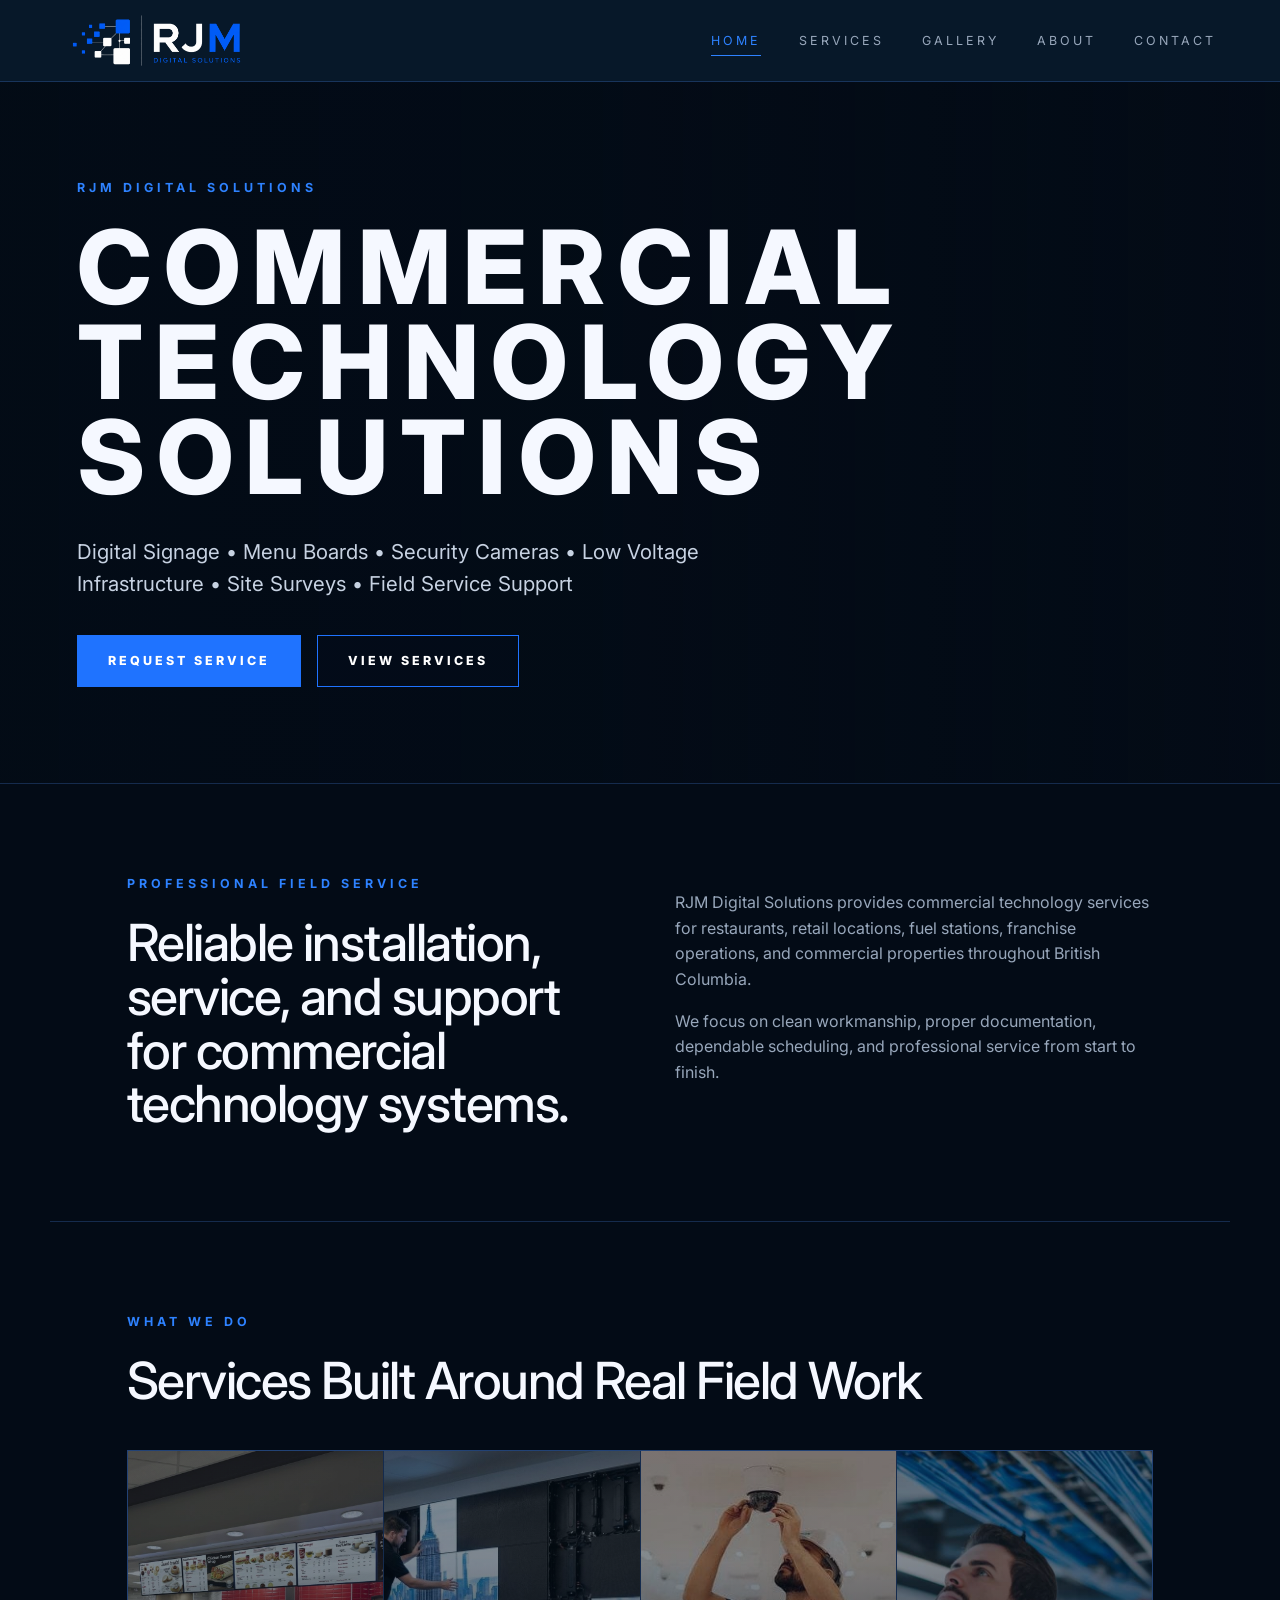
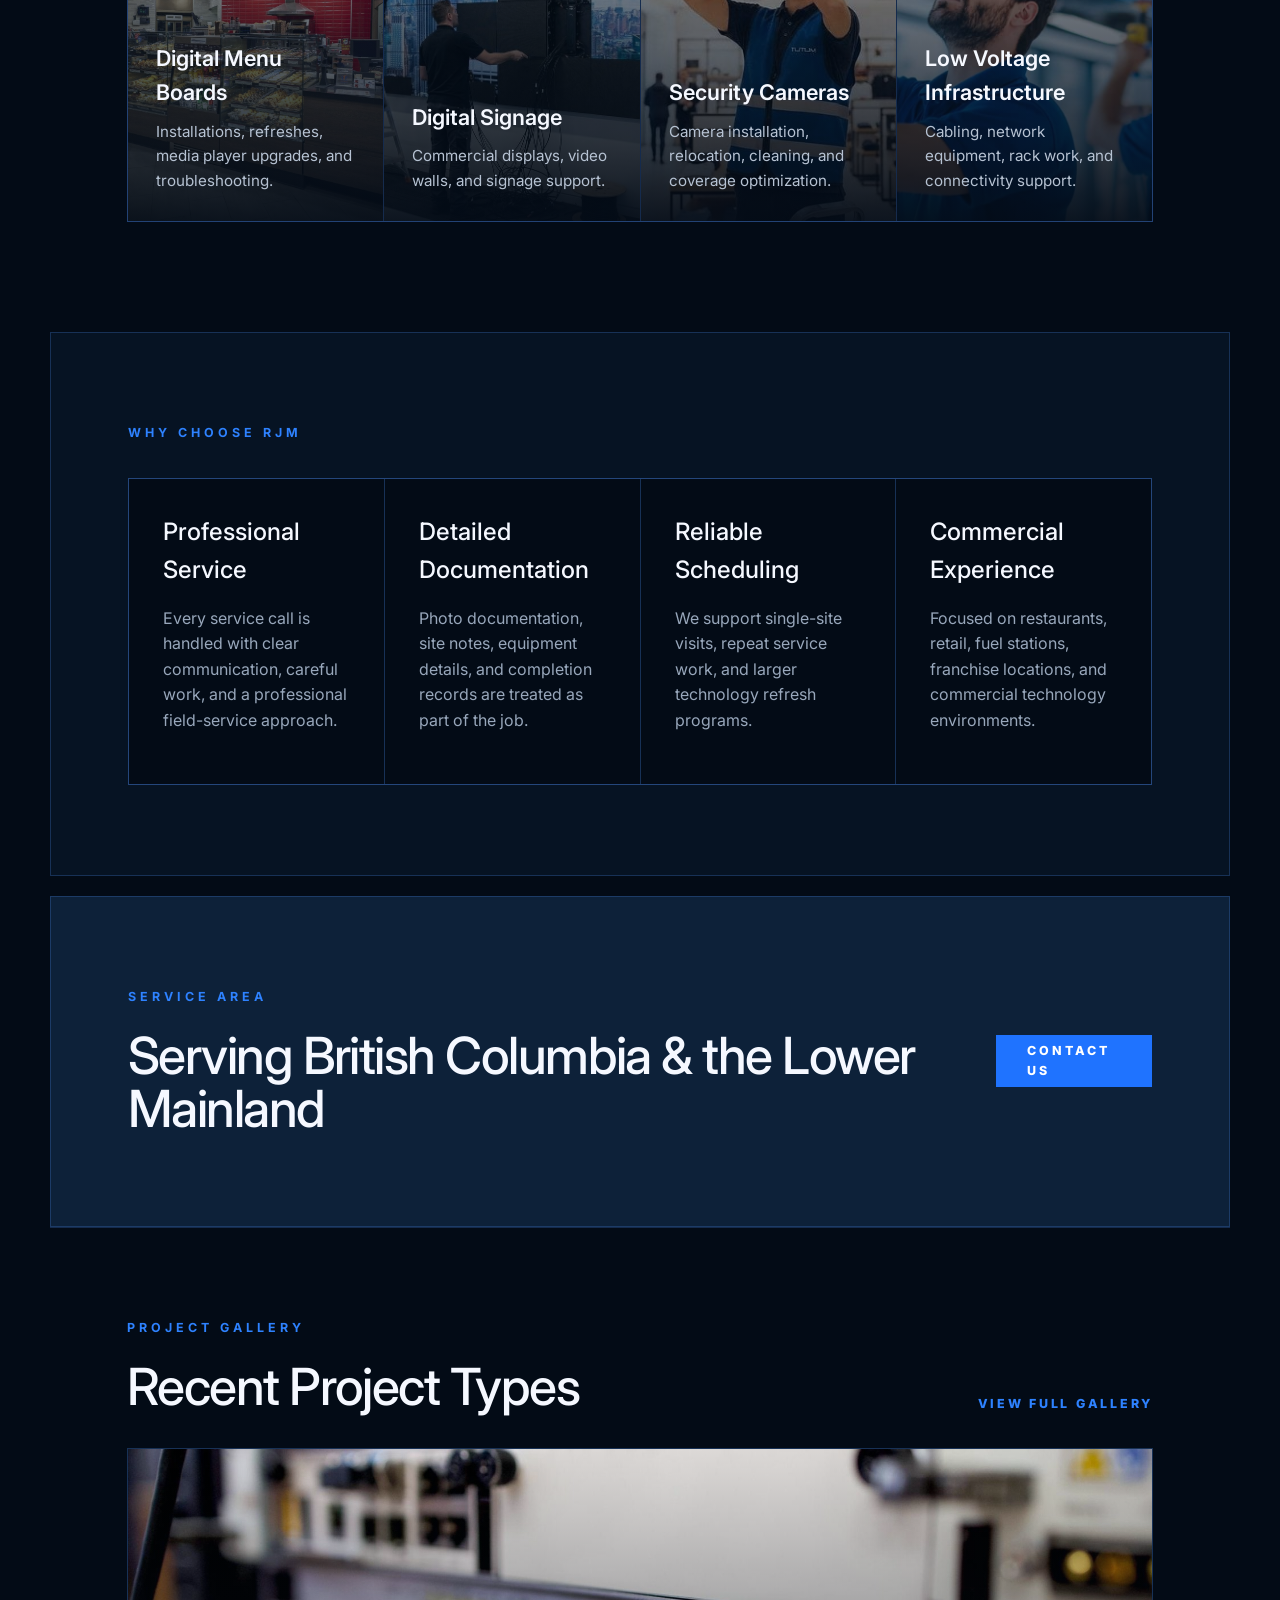
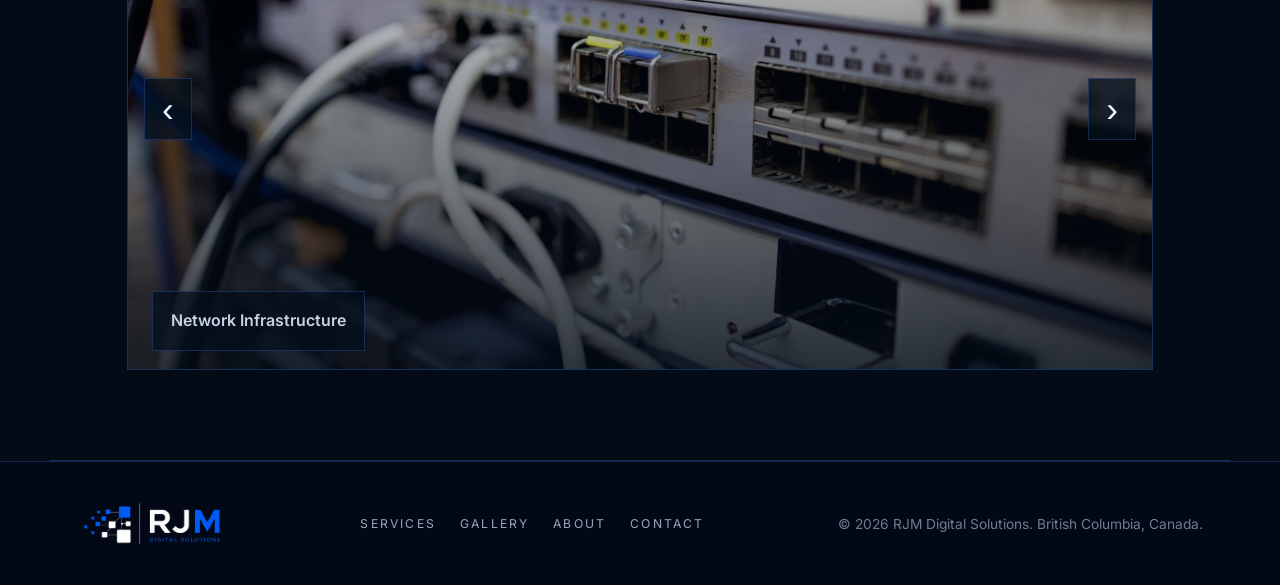
==== index.html @ 7251ccb3 "Update index.html" ====
<!DOCTYPE html>
<html lang="en">
<head>
  <link rel="icon" type="image/png" href="/favicon.png">
  <meta charset="UTF-8" />
  <meta name="viewport" content="width=device-width, initial-scale=1.0" />
  <meta name="description" content="RJM Digital Solutions provides commercial technology, digital signage, menu board, security camera, low voltage, and field service support in British Columbia." />
  <title>RJM Digital Solutions | Commercial Technology Solutions</title>
  <link rel="preconnect" href="https://fonts.googleapis.com">
  <link rel="preconnect" href="https://fonts.gstatic.com" crossorigin>
  <link href="https://fonts.googleapis.com/css2?family=Inter:wght@400;500;600;700;800&display=swap" rel="stylesheet">
  <link rel="stylesheet" href="css/style.css" />
</head>
<body data-page="home">

<header class="site-header">
  <a class="brand" href="index.html" aria-label="RJM Digital Solutions home">
    <img src="images/logo-wordmark.png" alt="RJM Digital Solutions logo" />
  </a>
  <button class="nav-toggle" type="button" aria-label="Open menu" aria-expanded="false">
    <span></span><span></span><span></span>
  </button>
  <nav class="site-nav" aria-label="Main navigation">
    <a href="index.html" data-nav="home">Home</a>
    <a href="services.html" data-nav="services">Services</a>
    <a href="gallery.html" data-nav="gallery">Gallery</a>
    <a href="about.html" data-nav="about">About</a>
    <a href="contact.html" data-nav="contact">Contact</a>
  </nav>
</header>

<main>

  <section class="hero hero-home" style="--hero-image: url('images/network-rack.jpg');">
  <div class="hero-overlay"></div>
  <div class="hero-content">
    <p class="eyebrow">RJM Digital Solutions</p>
    <h1>Commercial Technology Solutions</h1>
    <p class="hero-subtitle">Digital Signage • Menu Boards • Security Cameras • Low Voltage Infrastructure • Site Surveys • Field Service Support</p>
    <div class="hero-actions">
      <a class="btn btn-primary" href="contact.html">Request Service</a>
      <a class="btn btn-outline" href="services.html">View Services</a>
    </div>
  </div>
</section>
  
<section class="intro-section split-section">
  <div>
    <p class="section-kicker">Professional Field Service</p>
    <h2>Reliable installation, service, and support for commercial technology systems.</h2>
  </div>
  <div class="copy-block">
    <p>RJM Digital Solutions provides commercial technology services for restaurants, retail locations, fuel stations, franchise operations, and commercial properties throughout British Columbia.</p>
    <p>We focus on clean workmanship, proper documentation, dependable scheduling, and professional service from start to finish.</p>
  </div>
</section>

<section class="feature-grid-section">
  <p class="section-kicker">What We Do</p>
  <h2>Services Built Around Real Field Work</h2>
  <div class="service-preview-grid">
    <a class="image-card" href="services.html#menuboards">
      <img src="images/menu-board-store.jpg" alt="Digital menu boards in a restaurant">
      <div><span>Digital Menu Boards</span><p>Installations, refreshes, media player upgrades, and troubleshooting.</p></div>
    </a>
    <a class="image-card" href="services.html#signage">
      <img src="images/video-wall-install.jpg" alt="Commercial video wall installation">
      <div><span>Digital Signage</span><p>Commercial displays, video walls, and signage support.</p></div>
    </a>
    <a class="image-card" href="services.html#cameras">
      <img src="images/security-camera-tech.jpg" alt="Security camera technician working">
      <div><span>Security Cameras</span><p>Camera installation, relocation, cleaning, and coverage optimization.</p></div>
    </a>
    <a class="image-card" href="services.html#lowvoltage">
      <img src="images/low-voltage-cabling.jpg" alt="Low voltage cabling work">
      <div><span>Low Voltage Infrastructure</span><p>Cabling, network equipment, rack work, and connectivity support.</p></div>
    </a>
  </div>
</section>

<section class="dark-panel-section">
  <div class="section-kicker">Why Choose RJM</div>
  <div class="value-grid">
    <article>
      <h3>Professional Service</h3>
      <p>Every service call is handled with clear communication, careful work, and a professional field-service approach.</p>
    </article>
    <article>
      <h3>Detailed Documentation</h3>
      <p>Photo documentation, site notes, equipment details, and completion records are treated as part of the job.</p>
    </article>
    <article>
      <h3>Reliable Scheduling</h3>
      <p>We support single-site visits, repeat service work, and larger technology refresh programs.</p>
    </article>
    <article>
      <h3>Commercial Experience</h3>
      <p>Focused on restaurants, retail, fuel stations, franchise locations, and commercial technology environments.</p>
    </article>
  </div>
</section>

<section class="cta-band">
  <div>
    <p class="section-kicker">Service Area</p>
    <h2>Serving British Columbia &amp; the Lower Mainland</h2>
  </div>
  <a class="btn btn-primary" href="contact.html">Contact Us</a>
</section>


<section class="recent-projects" aria-labelledby="recent-projects-title">
  <div class="section-kicker">Project Gallery</div>
  <div class="section-heading-row">
    <h2 id="recent-projects-title">Recent Project Types</h2>
    <a class="text-link" href="gallery.html">View Full Gallery</a>
  </div>

  <div class="project-slider" data-slider>
    <button class="slider-arrow slider-prev" type="button" aria-label="Previous project" data-prev>‹</button>
    <div class="slider-track">
      <figure class="slide is-active">
        <img src="images/network-rack.jpg" alt="Commercial network rack and infrastructure equipment" data-lightbox>
        <figcaption>Network Infrastructure</figcaption>
      </figure>
      <figure class="slide">
        <img src="images/menu-board-store.jpg" alt="Digital menu boards inside a quick service restaurant" data-lightbox>
        <figcaption>Digital Menu Boards</figcaption>
      </figure>
      <figure class="slide">
        <img src="images/video-wall-install.jpg" alt="Technicians installing a commercial video wall" data-lightbox>
        <figcaption>Digital Signage Installations</figcaption>
      </figure>
      <figure class="slide">
        <img src="images/security-camera-tech.jpg" alt="Technician working on a security camera in a retail store" data-lightbox>
        <figcaption>Security Camera Service</figcaption>
      </figure>
      <figure class="slide">
        <img src="images/digital-signage-tech.jpg" alt="Technician installing a digital display in a restaurant" data-lightbox>
        <figcaption>Commercial Display Service</figcaption>
      </figure>
      <figure class="slide">
        <img src="images/low-voltage-cabling.jpg" alt="Low voltage technicians installing structured cabling" data-lightbox>
        <figcaption>Low Voltage Cabling</figcaption>
      </figure>
    </div>
    <button class="slider-arrow slider-next" type="button" aria-label="Next project" data-next>›</button>
  </div>
</section>

</main>

<footer class="site-footer">
  <div class="footer-inner">
    <a class="footer-logo" href="index.html">
      <img src="images/logo-wordmark.png" alt="RJM Digital Solutions logo" />
    </a>
    <div class="footer-links">
      <a href="services.html">Services</a>
      <a href="gallery.html">Gallery</a>
      <a href="about.html">About</a>
      <a href="contact.html">Contact</a>
    </div>
    <p>© 2026 RJM Digital Solutions. British Columbia, Canada.</p>
  </div>
</footer>
<div class="lightbox" id="lightbox" aria-hidden="true">
  <button class="lightbox-close" type="button" aria-label="Close image">×</button>
  <img src="" alt="Expanded gallery image">
</div>

<script src="js/script.js"></script>
</body>
</html>
---- css/style.css ----
:root {
  --navy-950: #030b16;
  --navy-900: #061323;
  --navy-850: #091a2f;
  --navy-800: #0d2139;
  --navy-700: #102a49;
  --blue: #1f73ff;
  --blue-2: #2e82ff;
  --text: #f5f8ff;
  --muted: #98a7bb;
  --line: rgba(69, 126, 218, 0.28);
  --panel: rgba(11, 29, 50, 0.92);
  --max: 1180px;
}

* {
  box-sizing: border-box;
}

html {
  scroll-behavior: smooth;
}

body {
  margin: 0;
  font-family: "Inter", Arial, sans-serif;
  background: var(--navy-950);
  color: var(--text);
  line-height: 1.6;
}

img {
  max-width: 100%;
  display: block;
}

a {
  color: inherit;
  text-decoration: none;
}

.site-header {
  position: sticky;
  top: 0;
  z-index: 1000;
  height: 82px;
  padding: 0 clamp(18px, 5vw, 70px);
  background: rgba(8, 25, 43, 0.96);
  border-bottom: 1px solid var(--line);
  display: flex;
  align-items: center;
  justify-content: space-between;
  backdrop-filter: blur(14px);
}

.brand {
  display: inline-flex;
  align-items: center;
  min-width: 220px;
}

.brand img {
  width: 185px;
  height: auto;
}

.site-nav {
  display: flex;
  align-items: center;
  gap: clamp(18px, 3vw, 38px);
}

.site-nav a {
  position: relative;
  font-size: 0.78rem;
  letter-spacing: 0.24em;
  text-transform: uppercase;
  color: var(--muted);
  padding: 28px 0;
  transition: color 0.2s ease;
}

.site-nav a:hover,
.site-nav a.is-active {
  color: var(--blue-2);
}

.site-nav a.is-active::after,
.site-nav a:hover::after {
  content: "";
  position: absolute;
  left: 0;
  right: 0;
  bottom: 22px;
  height: 1px;
  background: var(--blue-2);
}

.nav-toggle {
  display: none;
  background: none;
  border: 1px solid var(--line);
  width: 44px;
  height: 42px;
  align-items: center;
  justify-content: center;
  flex-direction: column;
  gap: 5px;
  cursor: pointer;
}

.nav-toggle span {
  width: 20px;
  height: 2px;
  background: var(--text);
}

main {
  overflow: hidden;
}

.hero,
.page-hero {
  position: relative;
  min-height: 680px;
  display: grid;
  align-items: center;
  padding: 96px clamp(22px, 6vw, 84px);
  background-image: var(--hero-image);
  background-size: cover;
  background-position: center;
  border-bottom: 1px solid var(--line);
}

.page-hero {
  min-height: 440px;
}

.hero-overlay {
  position: absolute;
  inset: 0;
  background:
    linear-gradient(90deg, rgba(3, 11, 22, 0.94) 0%, rgba(3, 11, 22, 0.84) 48%, rgba(3, 11, 22, 0.40) 100%),
    linear-gradient(0deg, rgba(3, 11, 22, 0.86), rgba(3, 11, 22, 0.18));
}

.hero-content,
.page-hero-content {
  position: relative;
  z-index: 2;
  max-width: 760px;
}

.hero h1,
.page-hero h1 {
  margin: 0;
  font-size: clamp(3rem, 8vw, 7.5rem);
  line-height: 0.93;
  letter-spacing: 0.12em;
  text-transform: uppercase;
  font-weight: 800;
}

.page-hero h1 {
  font-size: clamp(3rem, 7vw, 5.7rem);
}

.eyebrow,
.section-kicker {
  margin: 0 0 22px;
  color: var(--blue-2);
  font-size: 0.78rem;
  font-weight: 700;
  letter-spacing: 0.32em;
  text-transform: uppercase;
}

.hero-subtitle,
.page-hero p:not(.eyebrow) {
  max-width: 700px;
  margin: 30px 0 0;
  color: #c7d2e2;
  font-size: clamp(1.05rem, 2vw, 1.28rem);
}

.hero-actions {
  display: flex;
  align-items: center;
  gap: 16px;
  flex-wrap: wrap;
  margin-top: 34px;
}

.btn {
  display: inline-flex;
  align-items: center;
  justify-content: center;
  min-height: 52px;
  padding: 0 30px;
  border: 1px solid var(--blue);
  font-size: 0.78rem;
  font-weight: 800;
  letter-spacing: 0.24em;
  text-transform: uppercase;
  transition: transform 0.2s ease, background 0.2s ease, border-color 0.2s ease;
}

.btn:hover {
  transform: translateY(-2px);
}

.btn-primary {
  background: var(--blue);
  color: #fff;
}

.btn-outline {
  background: rgba(4, 15, 28, 0.32);
  color: #fff;
}

.hero-panel {
  position: absolute;
  z-index: 2;
  right: clamp(24px, 6vw, 86px);
  bottom: 70px;
  width: min(40vw, 560px);
  padding: 28px;
  background: rgba(4, 15, 28, 0.72);
  border: 1px solid var(--line);
  box-shadow: 0 30px 80px rgba(0, 0, 0, 0.35);
}

.hero-panel img {
  width: 100%;
}

section {
  padding: 90px clamp(22px, 6vw, 84px);
}

section > h2,
.split-section h2,
.feature-grid-section h2,
.recent-projects h2,
.gallery-section h2,
.contact-section h2,
.cta-band h2,
.image-copy-band h2 {
  margin: 0;
  font-size: clamp(2rem, 4vw, 3.8rem);
  line-height: 1.05;
  font-weight: 500;
  letter-spacing: -0.03em;
}

.split-section {
  max-width: var(--max);
  margin: 0 auto;
  display: grid;
  grid-template-columns: 1fr 1fr;
  gap: 70px;
  border-bottom: 1px solid var(--line);
}

.copy-block p,
.about-split p,
.image-copy-band p,
.service-detail p,
.value-grid p,
.values-stack p,
.contact-info p,
.form-note {
  color: var(--muted);
  font-size: 1rem;
}

.feature-grid-section,
.dark-panel-section,
.gallery-section,
.services-detail-grid,
.contact-section,
.image-copy-band,
.recent-projects,
.cta-band {
  max-width: var(--max);
  margin: 0 auto;
}

.service-preview-grid {
  margin-top: 42px;
  display: grid;
  grid-template-columns: repeat(4, 1fr);
  gap: 1px;
  border: 1px solid var(--line);
  background: var(--line);
}

.image-card {
  min-height: 370px;
  position: relative;
  overflow: hidden;
  background: var(--navy-900);
}

.image-card img {
  width: 100%;
  height: 100%;
  object-fit: cover;
  opacity: 0.58;
  transition: transform 0.35s ease, opacity 0.35s ease;
}

.image-card:hover img {
  transform: scale(1.06);
  opacity: 0.78;
}

.image-card::after {
  content: "";
  position: absolute;
  inset: 0;
  background: linear-gradient(0deg, rgba(3, 11, 22, 0.92) 0%, rgba(3, 11, 22, 0.12) 70%);
}

.image-card div {
  position: absolute;
  z-index: 2;
  left: 28px;
  right: 28px;
  bottom: 28px;
}

.image-card span {
  display: block;
  font-size: 1.35rem;
  font-weight: 600;
  margin-bottom: 10px;
}

.image-card p {
  margin: 0;
  color: #b6c2d2;
  font-size: 0.95rem;
}

.dark-panel-section {
  background: var(--navy-900);
  border: 1px solid var(--line);
  margin-top: 20px;
}

.value-grid {
  display: grid;
  grid-template-columns: repeat(4, 1fr);
  gap: 1px;
  margin-top: 35px;
  background: var(--line);
  border: 1px solid var(--line);
}

.value-grid article,
.values-stack article {
  background: var(--navy-950);
  padding: 34px;
}

.value-grid h3,
.values-stack h3,
.service-detail h2 {
  margin: 0 0 16px;
  font-size: 1.5rem;
  font-weight: 500;
}

.cta-band {
  display: flex;
  align-items: center;
  justify-content: space-between;
  gap: 28px;
  background: var(--navy-800);
  border: 1px solid var(--line);
  margin-top: 20px;
}

.services-detail-grid {
  display: grid;
  gap: 1px;
  background: var(--line);
  border: 1px solid var(--line);
  padding: 0;
  margin-top: 80px;
  margin-bottom: 80px;
}

.service-detail {
  display: grid;
  grid-template-columns: 0.9fr 1.1fr;
  gap: 0;
  background: var(--navy-950);
}

.service-detail.reverse {
  grid-template-columns: 1.1fr 0.9fr;
}

.service-detail.reverse img {
  order: 2;
}

.service-detail img {
  width: 100%;
  height: 100%;
  min-height: 440px;
  object-fit: cover;
}

.service-detail > div {
  padding: clamp(32px, 5vw, 60px);
  background: rgba(8, 25, 43, 0.76);
}

.service-detail ul {
  padding-left: 20px;
  color: #c2cad8;
}

.service-detail li {
  margin: 10px 0;
}

.gallery-grid {
  display: grid;
  grid-template-columns: repeat(3, 1fr);
  gap: 18px;
  margin-top: 38px;
}

.gallery-grid figure {
  margin: 0;
  background: var(--navy-900);
  border: 1px solid var(--line);
  overflow: hidden;
}

.gallery-grid img {
  width: 100%;
  height: 290px;
  object-fit: cover;
  cursor: zoom-in;
  transition: transform 0.3s ease;
}

.gallery-grid figure:hover img {
  transform: scale(1.04);
}

.gallery-grid figcaption,
.slide figcaption {
  padding: 16px 18px;
  color: #c7d2e2;
  font-weight: 600;
}

.tag-list {
  display: flex;
  flex-wrap: wrap;
  gap: 12px;
}

.tag-list span {
  border: 1px solid var(--line);
  background: var(--navy-950);
  padding: 12px 16px;
  color: #c7d2e2;
}

.about-split {
  align-items: start;
}

.values-stack {
  display: grid;
  gap: 1px;
  background: var(--line);
  border: 1px solid var(--line);
}

.image-copy-band {
  display: grid;
  grid-template-columns: 1fr 1fr;
  gap: 50px;
  align-items: center;
  background: var(--navy-800);
  border: 1px solid var(--line);
}

.image-copy-band img {
  width: 100%;
  height: 420px;
  object-fit: cover;
}

.contact-section {
  display: grid;
  grid-template-columns: 0.9fr 1.1fr;
  gap: 80px;
  align-items: start;
}

.info-block {
  margin-top: 34px;
}

.info-block a {
  color: #c7d2e2;
}

.quote-form {
  background: var(--navy-900);
  border: 1px solid var(--line);
  padding: clamp(26px, 4vw, 44px);
}

.form-grid {
  display: grid;
  grid-template-columns: 1fr 1fr;
  gap: 18px;
  margin-top: 24px;
}

label {
  display: grid;
  gap: 8px;
  color: var(--blue-2);
  font-size: 0.75rem;
  font-weight: 700;
  letter-spacing: 0.22em;
  text-transform: uppercase;
}

label.full {
  grid-column: 1 / -1;
}

input,
select,
textarea {
  width: 100%;
  border: 1px solid rgba(72, 130, 222, 0.45);
  background: #10233b;
  color: var(--text);
  min-height: 52px;
  padding: 14px 16px;
  font: inherit;
  outline: none;
}

textarea {
  min-height: 150px;
  resize: vertical;
}

input:focus,
select:focus,
textarea:focus {
  border-color: var(--blue);
}

.full-button {
  width: 100%;
  margin-top: 22px;
}

.form-note {
  font-size: 0.85rem;
  margin-bottom: 0;
}

.recent-projects {
  border-top: 1px solid var(--line);
  border-bottom: 1px solid var(--line);
}

.section-heading-row {
  display: flex;
  align-items: end;
  justify-content: space-between;
  gap: 20px;
  margin-bottom: 34px;
}

.text-link {
  color: var(--blue-2);
  font-size: 0.78rem;
  font-weight: 800;
  letter-spacing: 0.22em;
  text-transform: uppercase;
}

.project-slider {
  position: relative;
  border: 1px solid var(--line);
  background: var(--navy-900);
  overflow: hidden;
}

.slider-track {
  min-height: 520px;
  position: relative;
}

.slide {
  position: absolute;
  inset: 0;
  margin: 0;
  opacity: 0;
  pointer-events: none;
  transition: opacity 0.55s ease;
}

.slide.is-active {
  opacity: 1;
  pointer-events: auto;
}

.slide img {
  width: 100%;
  height: 520px;
  object-fit: cover;
  cursor: zoom-in;
}

.slide::after {
  content: "";
  position: absolute;
  inset: 0;
  background: linear-gradient(0deg, rgba(3, 11, 22, 0.82), rgba(3, 11, 22, 0.05));
  pointer-events: none;
}

.slide figcaption {
  position: absolute;
  z-index: 2;
  left: 24px;
  bottom: 18px;
  background: rgba(4, 15, 28, 0.72);
  border: 1px solid var(--line);
}

.slider-arrow {
  position: absolute;
  top: 50%;
  transform: translateY(-50%);
  z-index: 4;
  width: 48px;
  height: 62px;
  border: 1px solid var(--line);
  background: rgba(4, 15, 28, 0.74);
  color: var(--text);
  font-size: 2.2rem;
  cursor: pointer;
}

.slider-prev { left: 16px; }
.slider-next { right: 16px; }

.site-footer {
  background: #020815;
  border-top: 1px solid var(--line);
  padding: 36px clamp(22px, 6vw, 84px);
}

.footer-inner {
  max-width: var(--max);
  margin: 0 auto;
  display: flex;
  align-items: center;
  justify-content: space-between;
  gap: 24px;
}

.footer-logo img {
  width: 150px;
}

.footer-links {
  display: flex;
  gap: 24px;
}

.footer-links a {
  color: var(--muted);
  letter-spacing: 0.18em;
  text-transform: uppercase;
  font-size: 0.76rem;
}

.footer-inner p {
  color: #6f7d90;
  font-size: 0.86rem;
}

.lightbox {
  position: fixed;
  inset: 0;
  z-index: 2000;
  display: none;
  align-items: center;
  justify-content: center;
  padding: 30px;
  background: rgba(0, 0, 0, 0.88);
}

.lightbox.is-open {
  display: flex;
}

.lightbox img {
  max-width: 94vw;
  max-height: 86vh;
  object-fit: contain;
  border: 1px solid rgba(255, 255, 255, 0.2);
}

.lightbox-close {
  position: absolute;
  top: 20px;
  right: 26px;
  border: 1px solid rgba(255, 255, 255, 0.32);
  background: rgba(4, 15, 28, 0.86);
  color: #fff;
  font-size: 2rem;
  width: 52px;
  height: 52px;
  cursor: pointer;
}

@media (max-width: 1050px) {
  .service-preview-grid,
  .value-grid,
  .gallery-grid {
    grid-template-columns: repeat(2, 1fr);
  }
  .hero-panel {
    display: none;
  }
  .hero,
  .page-hero {
    min-height: 560px;
  }
}

@media (max-width: 820px) {
  .site-header {
    height: 74px;
  }
  .brand img {
    width: 155px;
  }
  .nav-toggle {
    display: inline-flex;
  }
  .site-nav {
    position: fixed;
    top: 74px;
    left: 0;
    right: 0;
    display: none;
    flex-direction: column;
    align-items: stretch;
    gap: 0;
    background: rgba(6, 19, 35, 0.98);
    border-bottom: 1px solid var(--line);
  }
  .site-nav.is-open {
    display: flex;
  }
  .site-nav a {
    padding: 18px 24px;
    border-top: 1px solid var(--line);
  }
  .site-nav a.is-active::after,
  .site-nav a:hover::after {
    display: none;
  }
  .split-section,
  .service-detail,
  .service-detail.reverse,
  .image-copy-band,
  .contact-section {
    grid-template-columns: 1fr;
  }
  .service-detail.reverse img {
    order: 0;
  }
  .cta-band,
  .section-heading-row,
  .footer-inner {
    flex-direction: column;
    align-items: flex-start;
  }
  .form-grid {
    grid-template-columns: 1fr;
  }
  .footer-links {
    flex-wrap: wrap;
  }
}

@media (max-width: 600px) {
  .hero,
  .page-hero,
  section {
    padding-left: 18px;
    padding-right: 18px;
  }
  .hero h1,
  .page-hero h1 {
    letter-spacing: 0.07em;
  }
  .service-preview-grid,
  .value-grid,
  .gallery-grid {
    grid-template-columns: 1fr;
  }
  .slider-track,
  .slide img {
    height: 360px;
    min-height: 360px;
  }
  .slider-arrow {
    width: 42px;
    height: 52px;
  }
  .service-detail img,
  .image-copy-band img {
    min-height: 300px;
    height: 300px;
  }
}
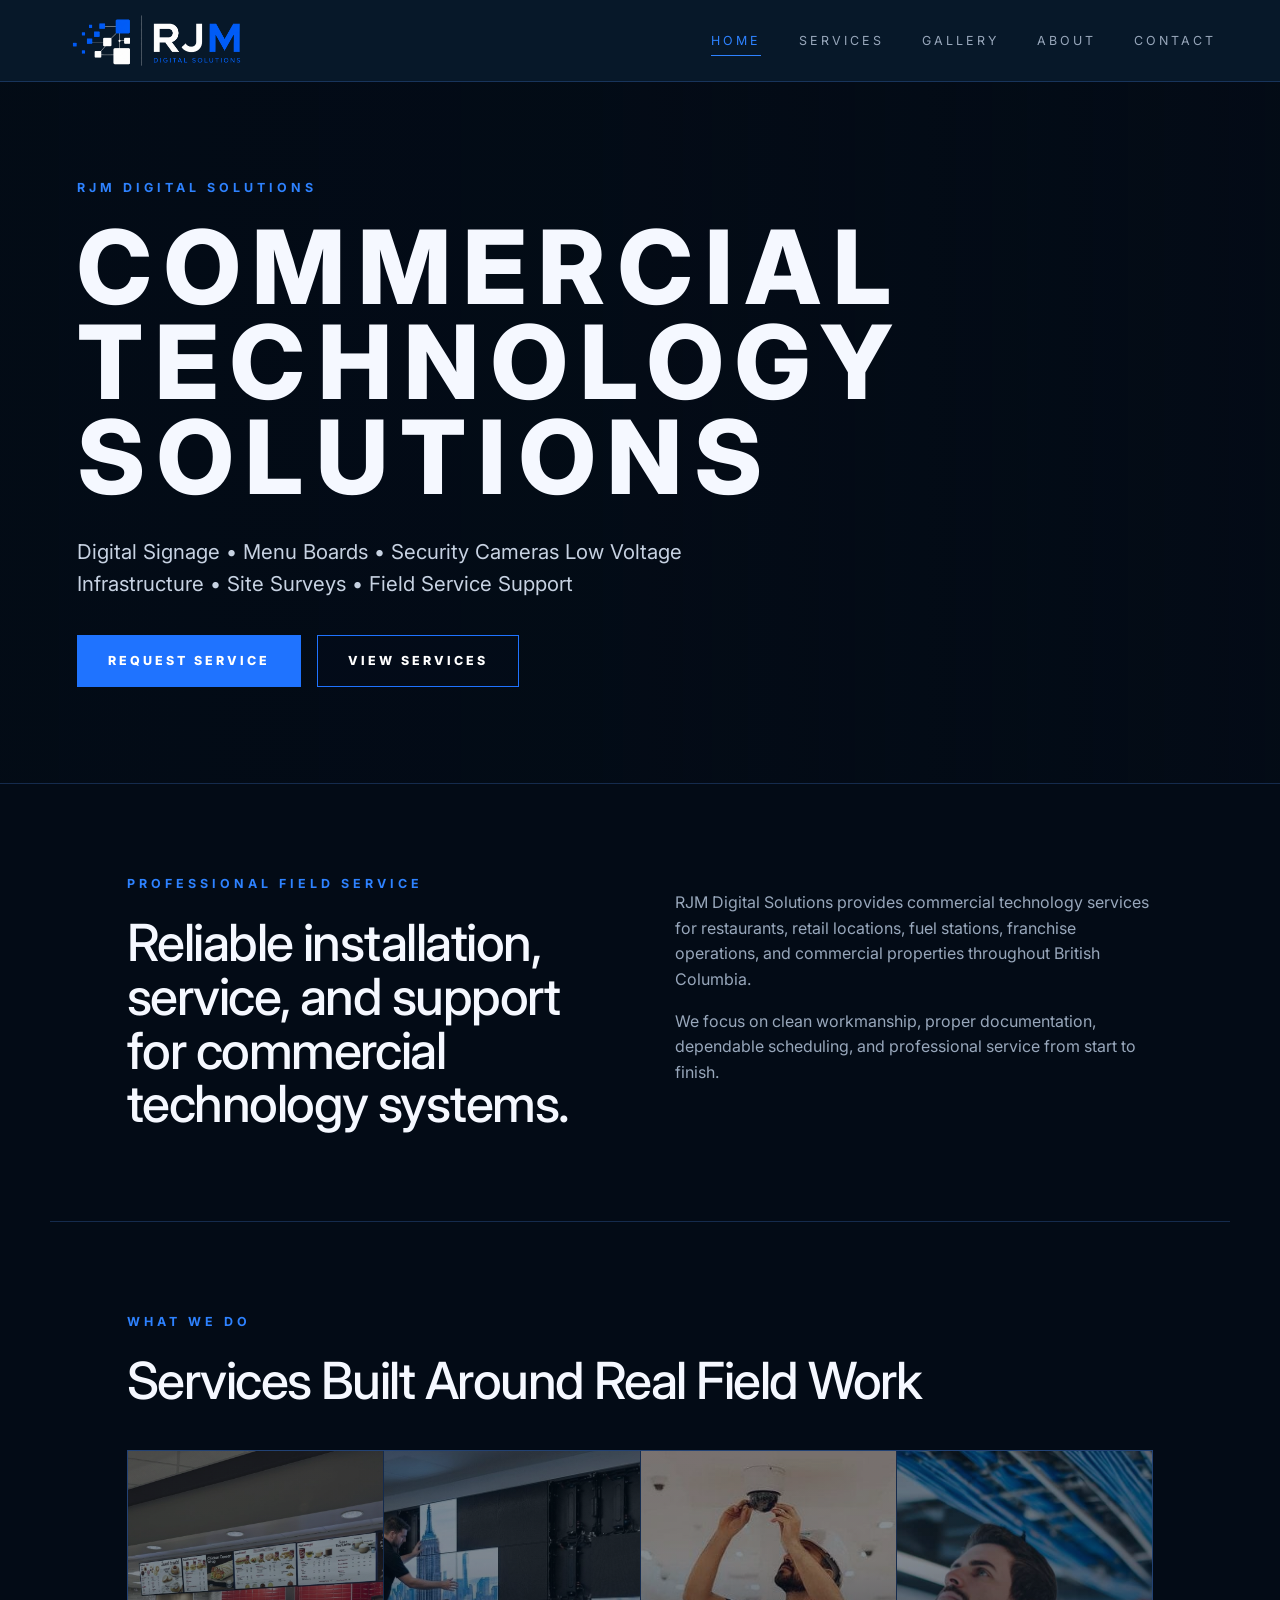
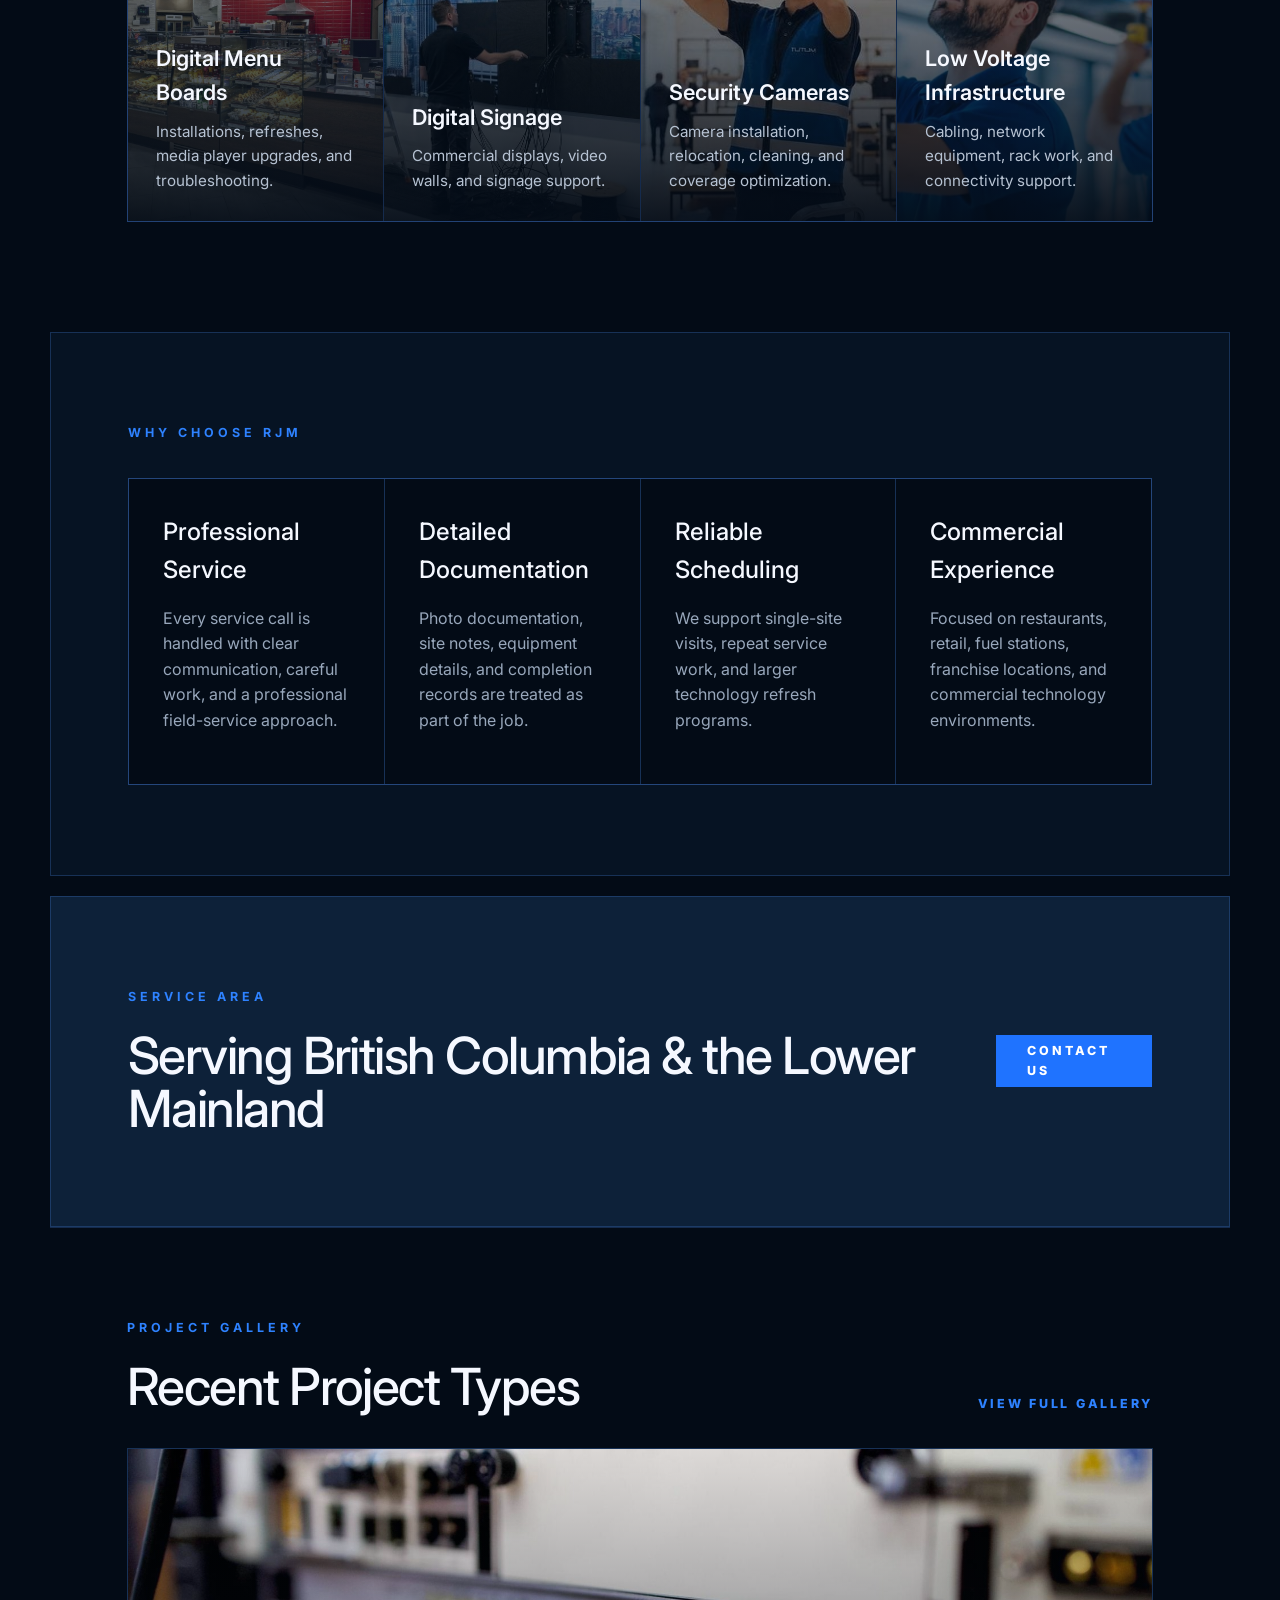
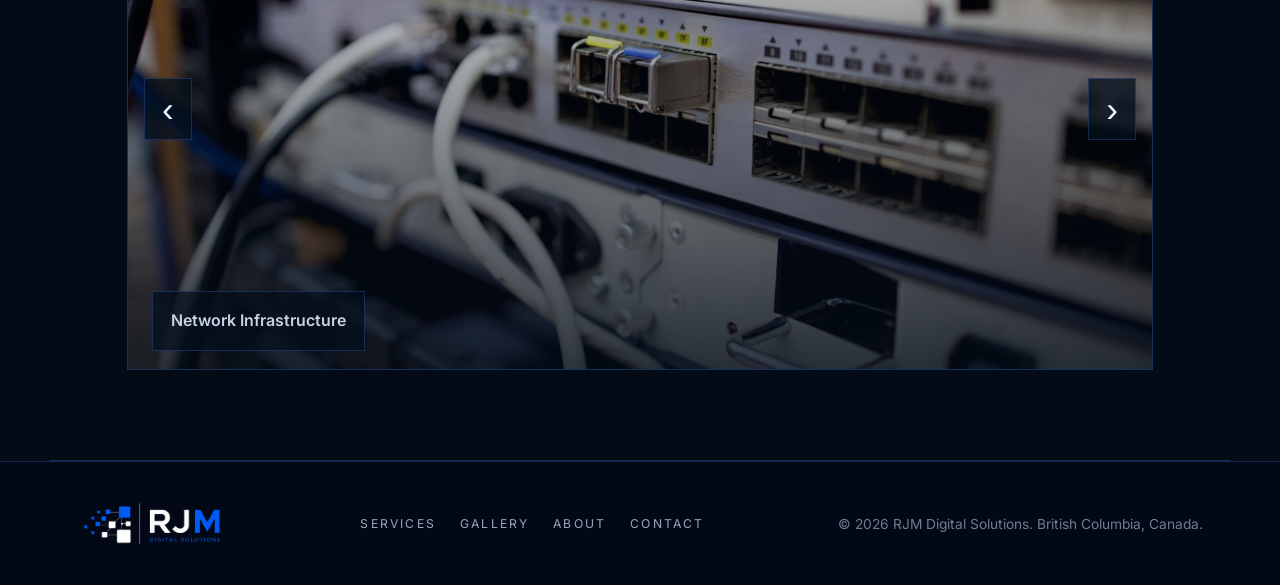
==== commit 002fb9ef: "Update index.html" ====
--- a/index.html
+++ b/index.html
@@ -1,7 +1,8 @@
 <!DOCTYPE html>
 <html lang="en">
 <head>
-  <link rel="icon" type="image/png" href="/favicon.png">
+  <link rel="icon" href="/favicon-light.png" media="(prefers-color-scheme: light)">
+<link rel="icon" href="/favicon-dark.png" media="(prefers-color-scheme: dark)">
   <meta charset="UTF-8" />
   <meta name="viewport" content="width=device-width, initial-scale=1.0" />
   <meta name="description" content="RJM Digital Solutions provides commercial technology, digital signage, menu board, security camera, low voltage, and field service support in British Columbia." />
@@ -36,7 +37,8 @@
   <div class="hero-content">
     <p class="eyebrow">RJM Digital Solutions</p>
     <h1>Commercial Technology Solutions</h1>
-    <p class="hero-subtitle">Digital Signage • Menu Boards • Security Cameras • Low Voltage Infrastructure • Site Surveys • Field Service Support</p>
+    <p class="hero-subtitle">Digital Signage • Menu Boards • Security Cameras
+      Low Voltage Infrastructure • Site Surveys • Field Service Support</p>
     <div class="hero-actions">
       <a class="btn btn-primary" href="contact.html">Request Service</a>
       <a class="btn btn-outline" href="services.html">View Services</a>
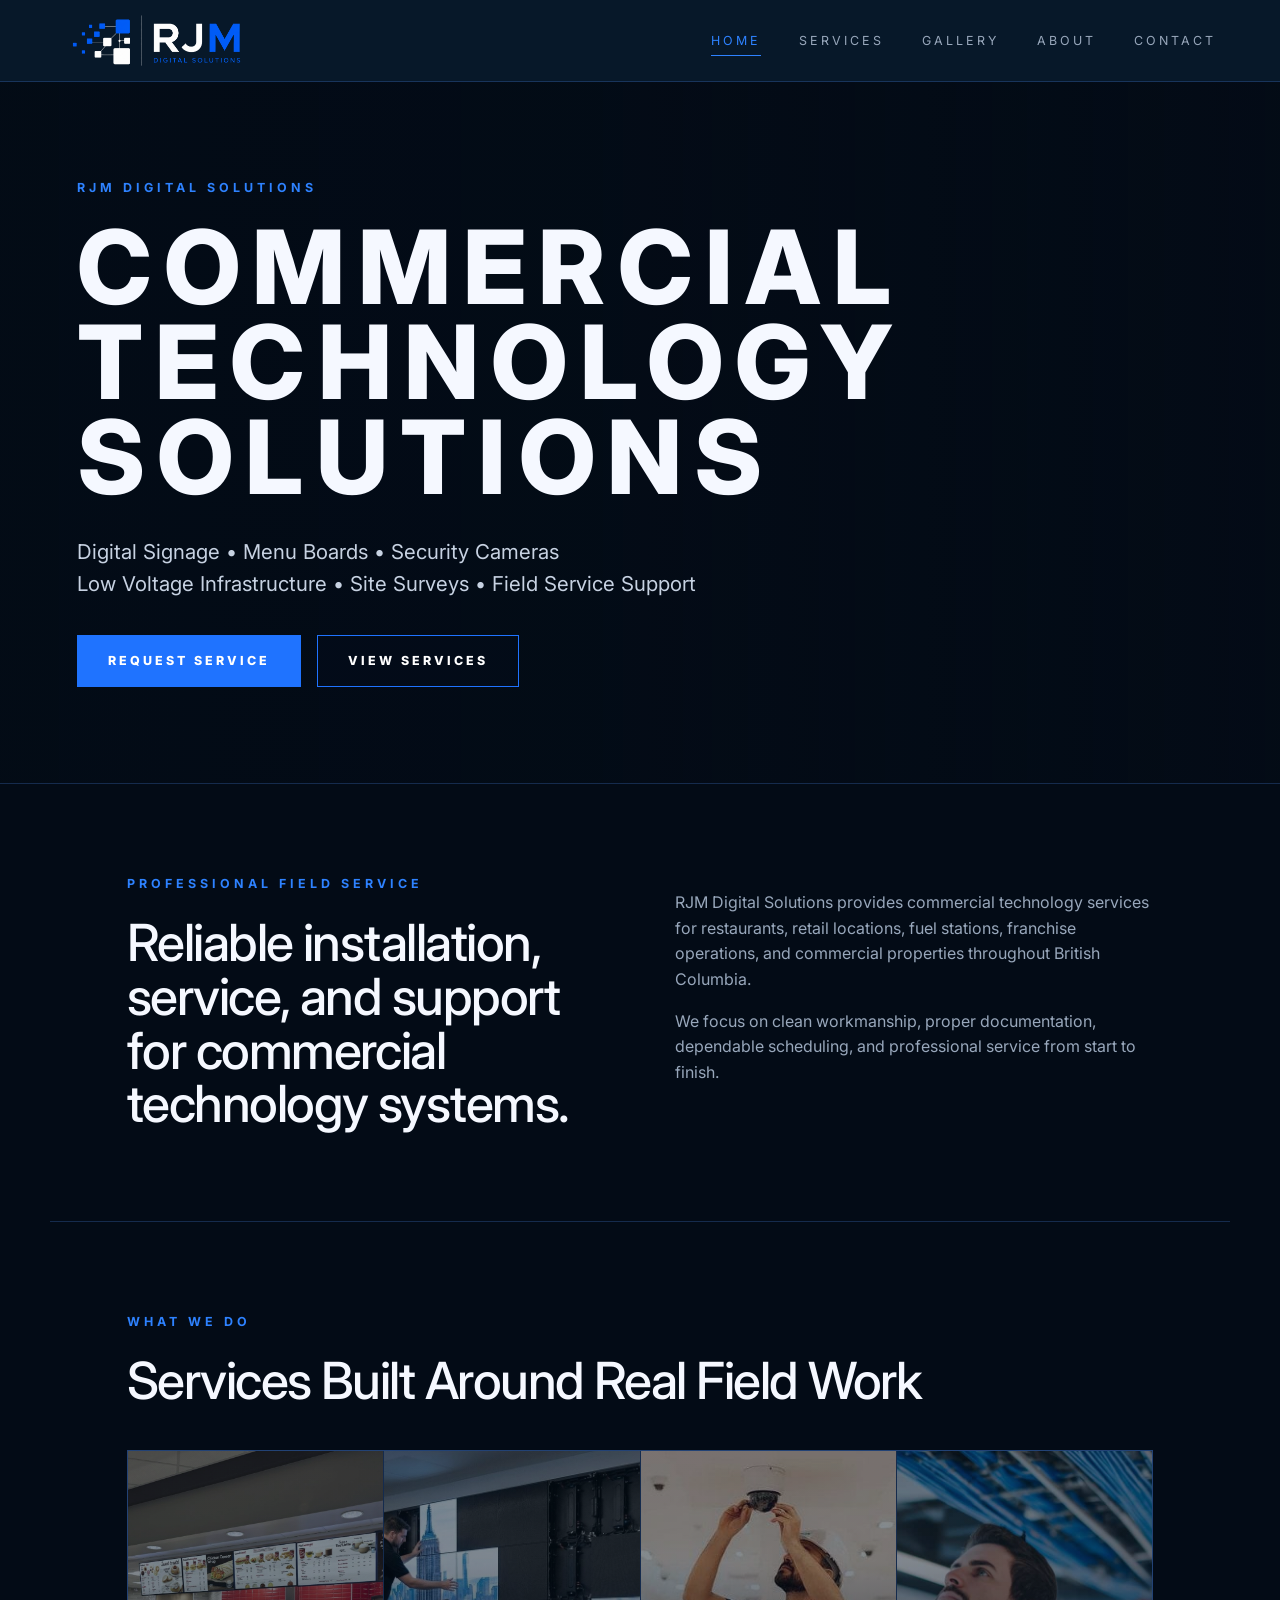
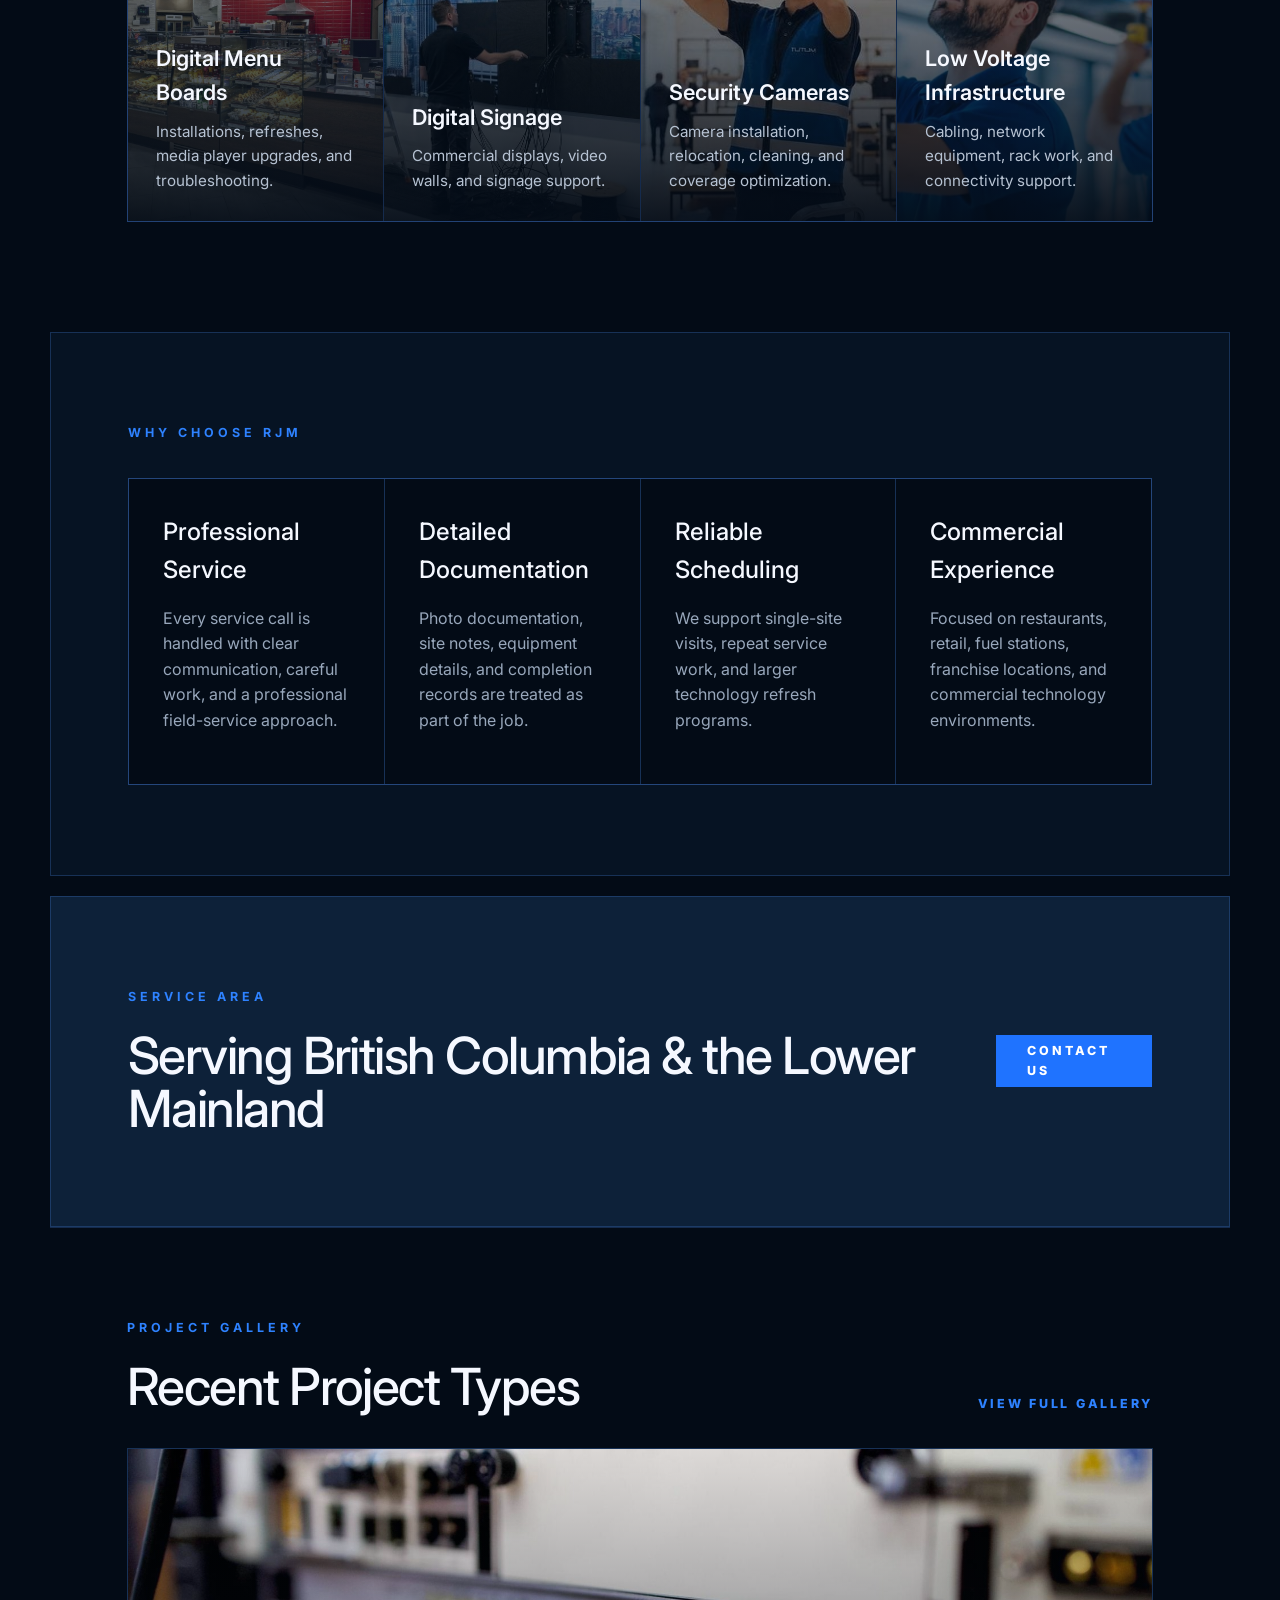
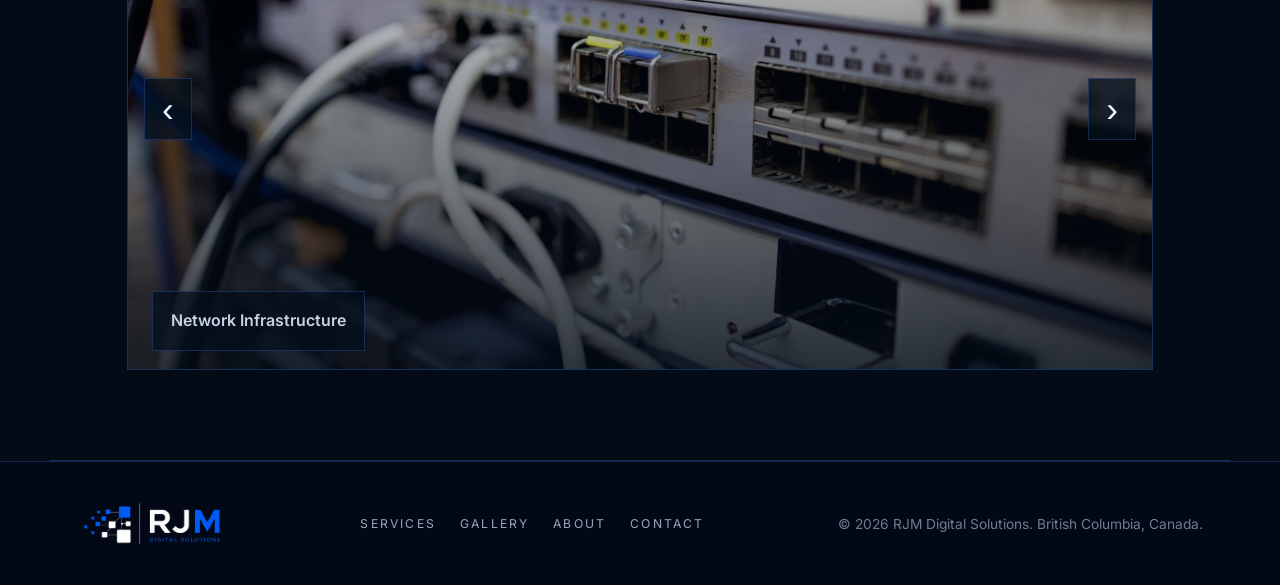
==== commit 3000baa6: "Update index.html" ====
--- a/index.html
+++ b/index.html
@@ -38,6 +38,7 @@
     <p class="eyebrow">RJM Digital Solutions</p>
     <h1>Commercial Technology Solutions</h1>
     <p class="hero-subtitle">Digital Signage • Menu Boards • Security Cameras
+      <br>
       Low Voltage Infrastructure • Site Surveys • Field Service Support</p>
     <div class="hero-actions">
       <a class="btn btn-primary" href="contact.html">Request Service</a>
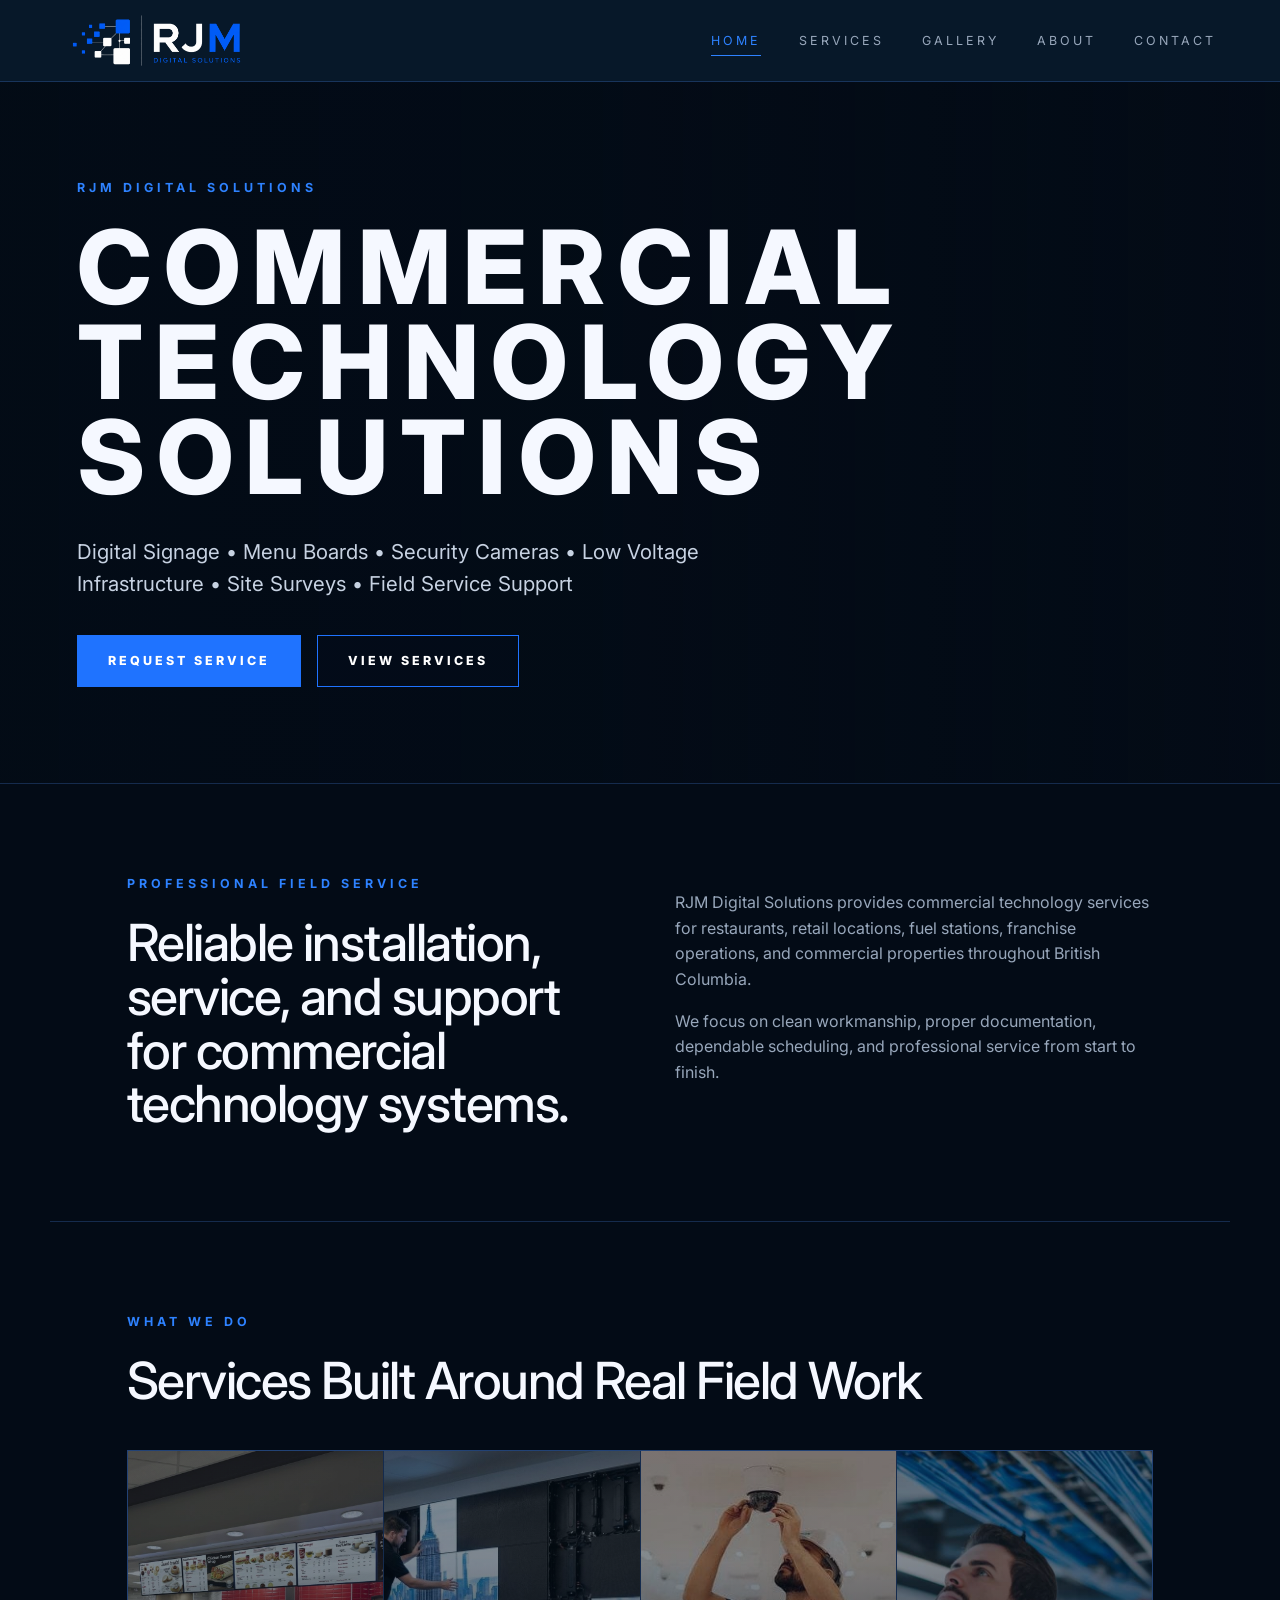
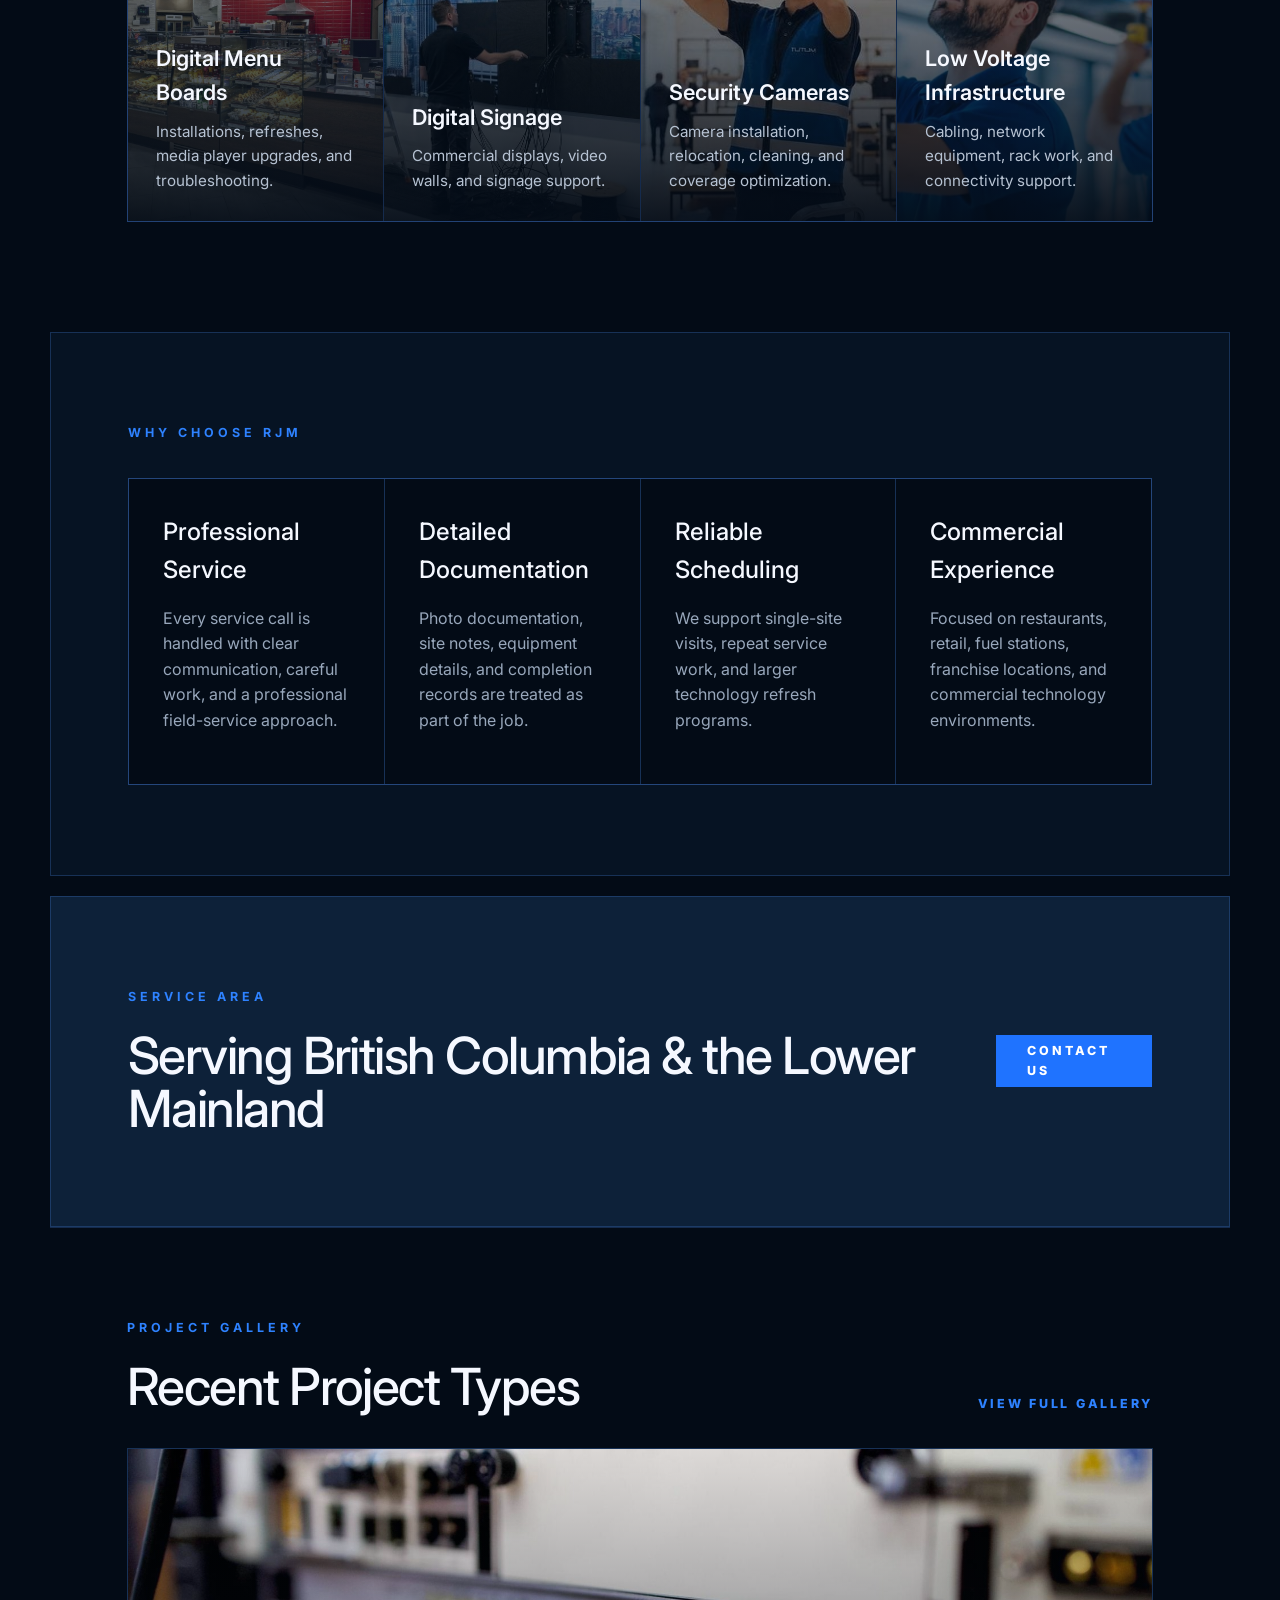
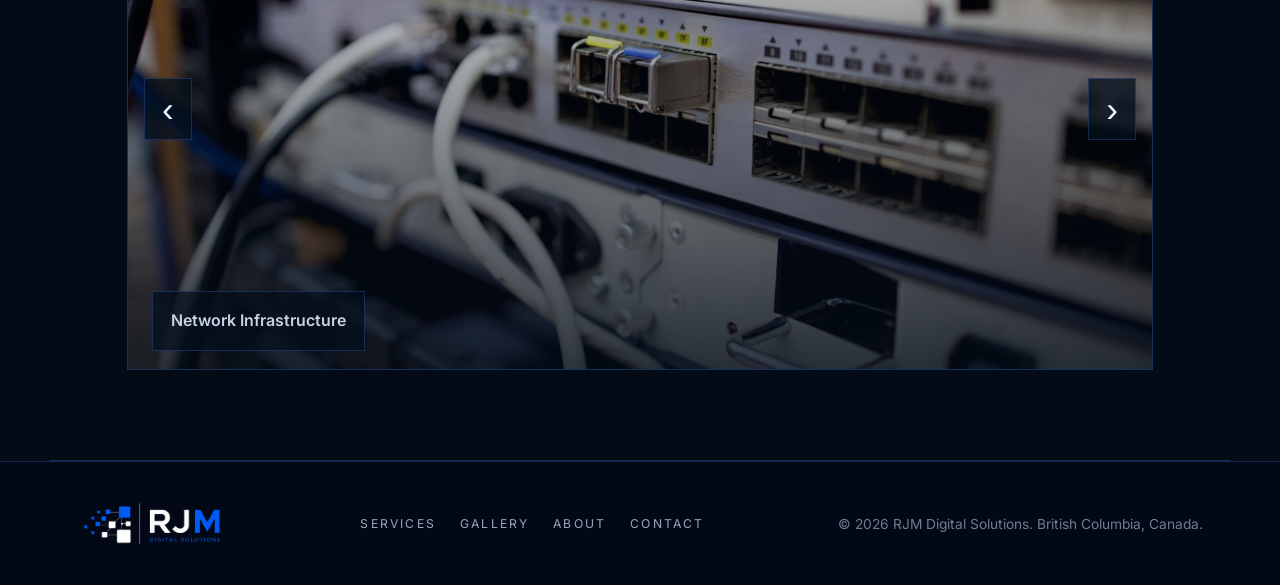
==== commit fcaf7edf: "Update index.html" ====
--- a/index.html
+++ b/index.html
@@ -37,9 +37,7 @@
   <div class="hero-content">
     <p class="eyebrow">RJM Digital Solutions</p>
     <h1>Commercial Technology Solutions</h1>
-    <p class="hero-subtitle">Digital Signage • Menu Boards • Security Cameras
-      <br>
-      Low Voltage Infrastructure • Site Surveys • Field Service Support</p>
+    <p class="hero-subtitle">Digital Signage • Menu Boards • Security Cameras • Low Voltage Infrastructure • Site Surveys • Field Service Support</p>
     <div class="hero-actions">
       <a class="btn btn-primary" href="contact.html">Request Service</a>
       <a class="btn btn-outline" href="services.html">View Services</a>
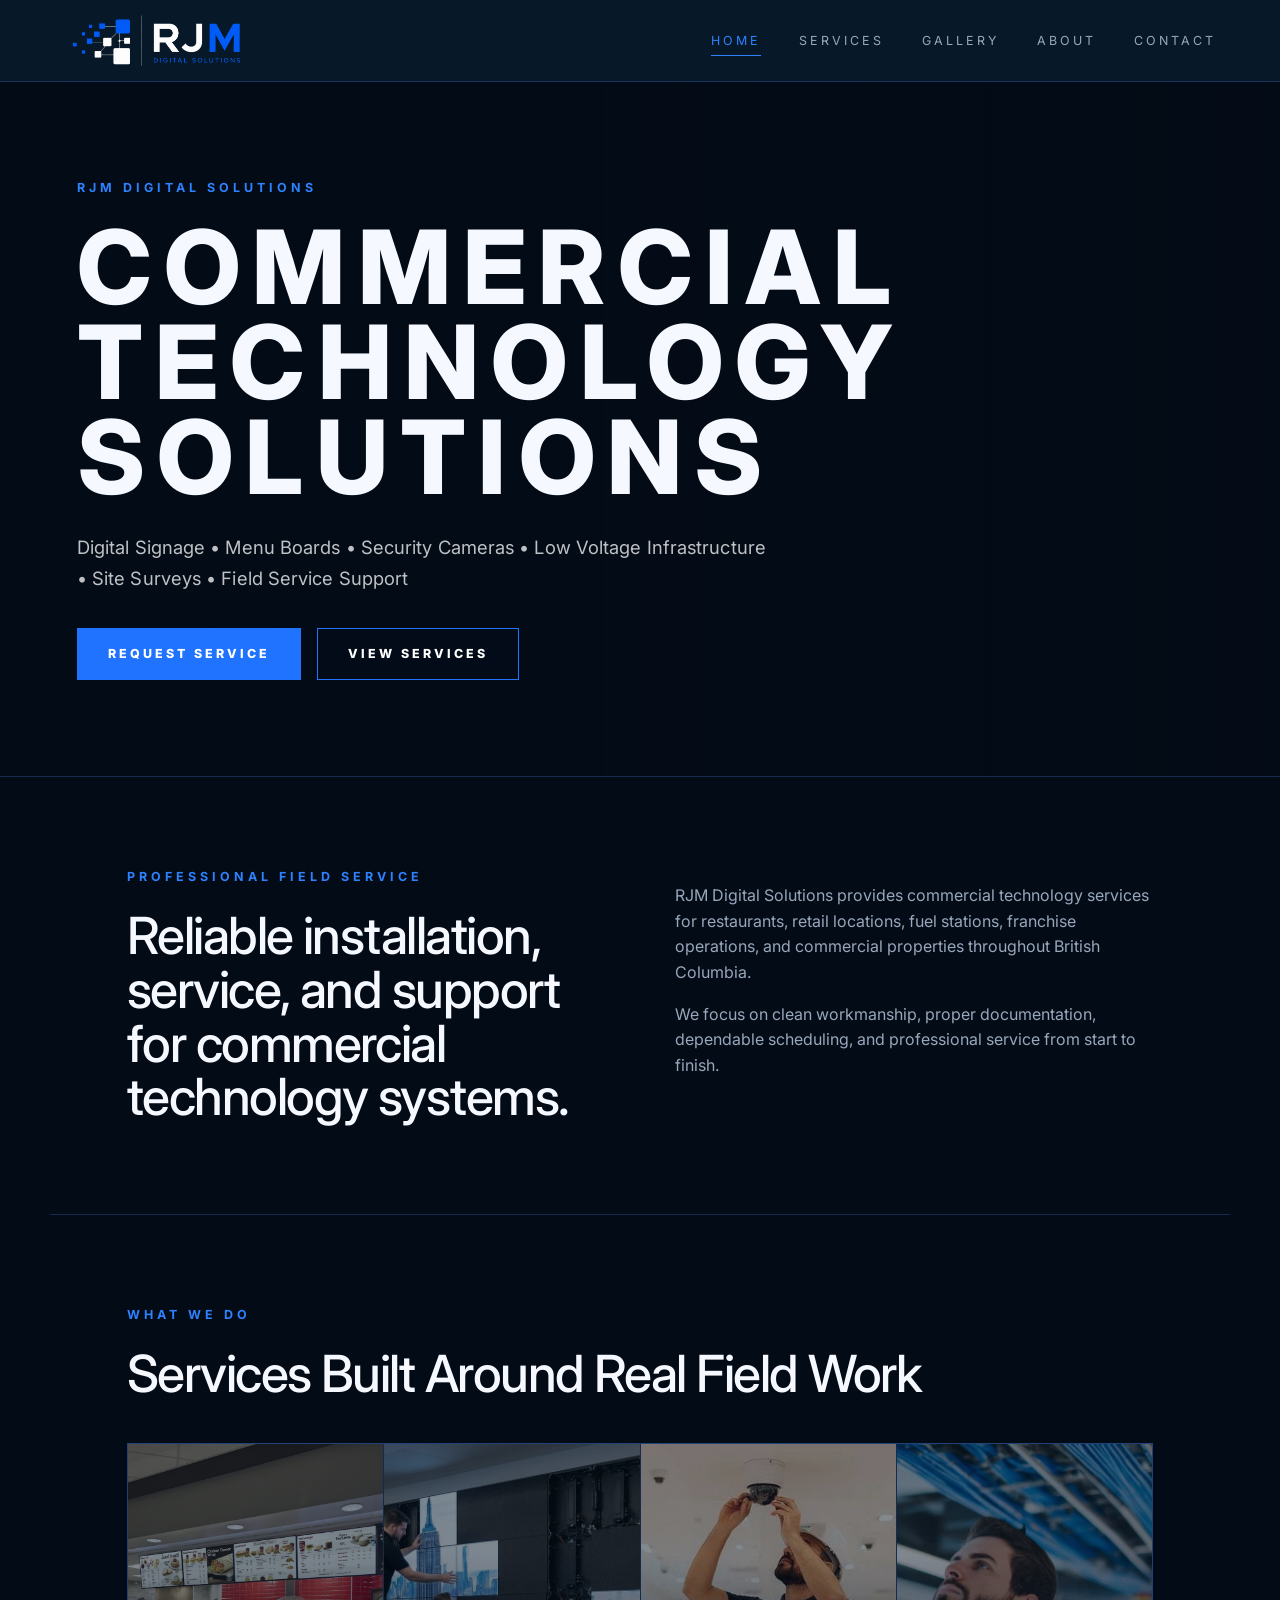
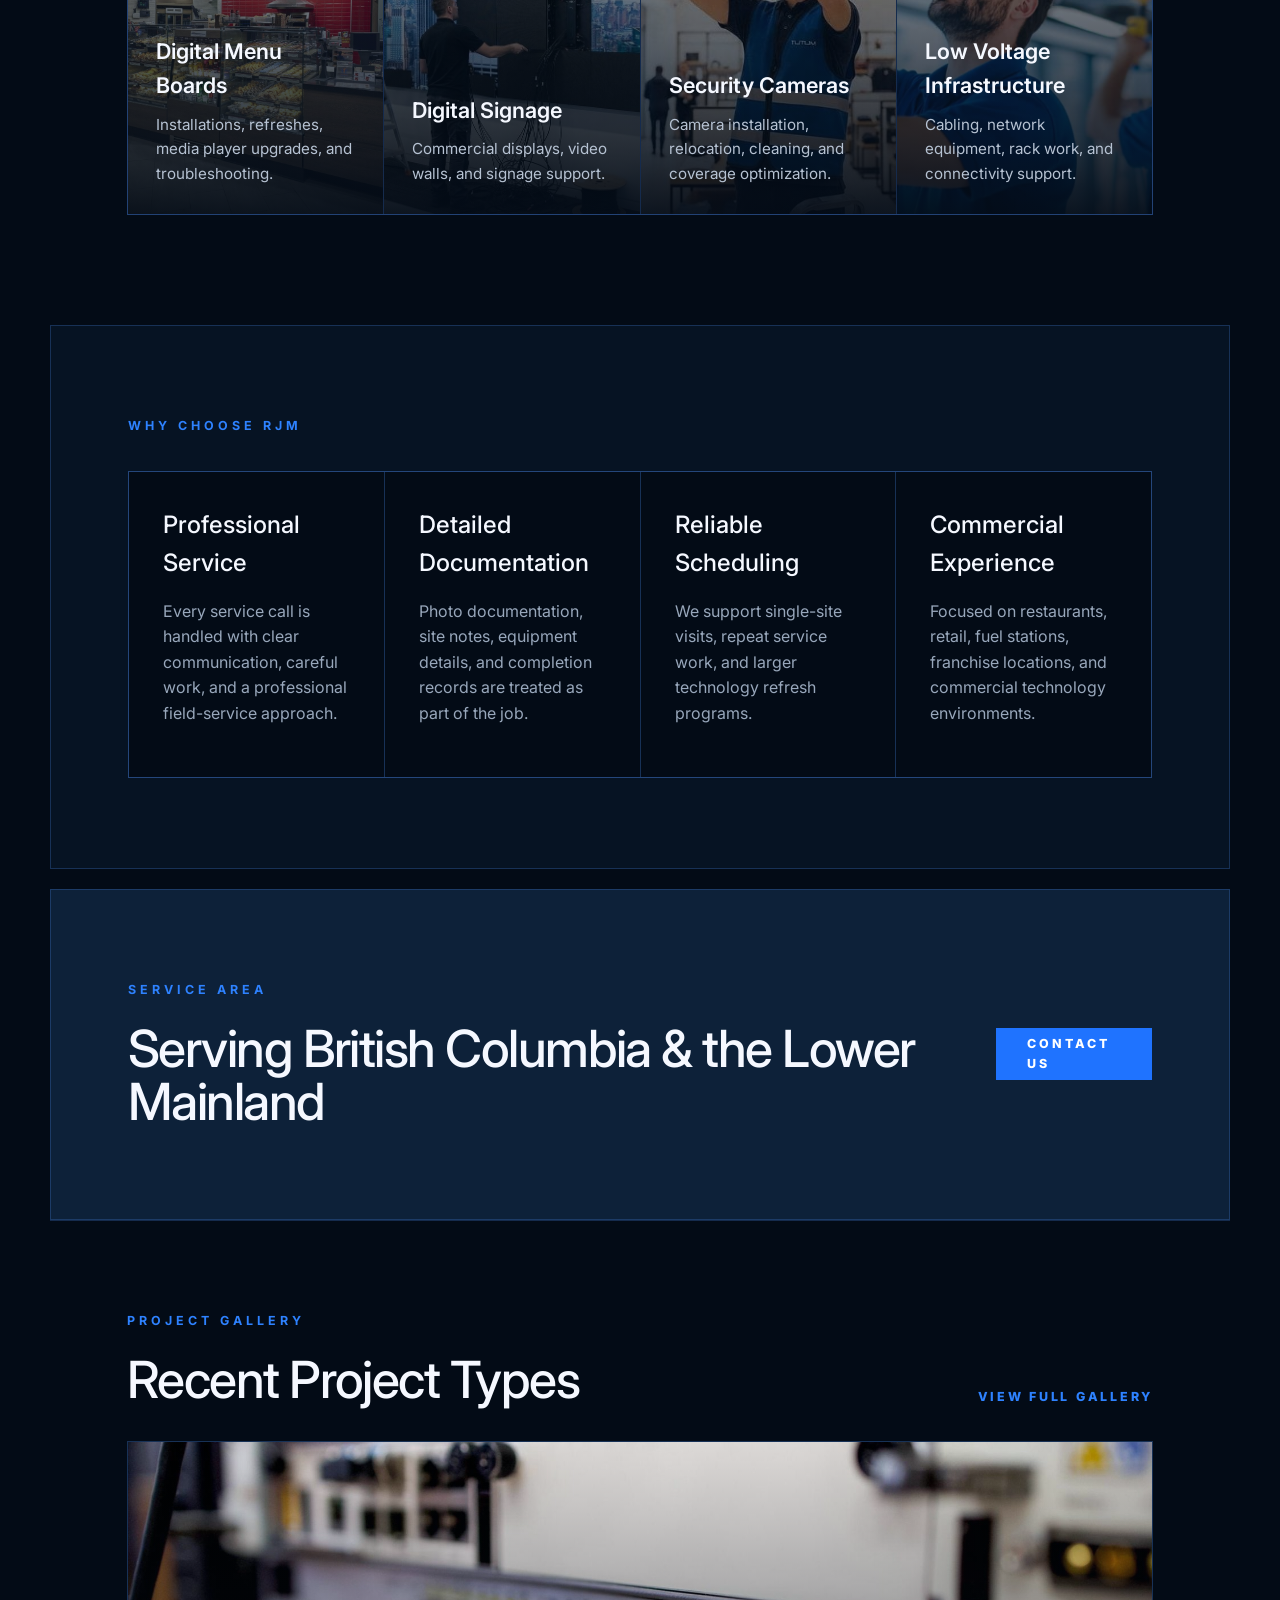
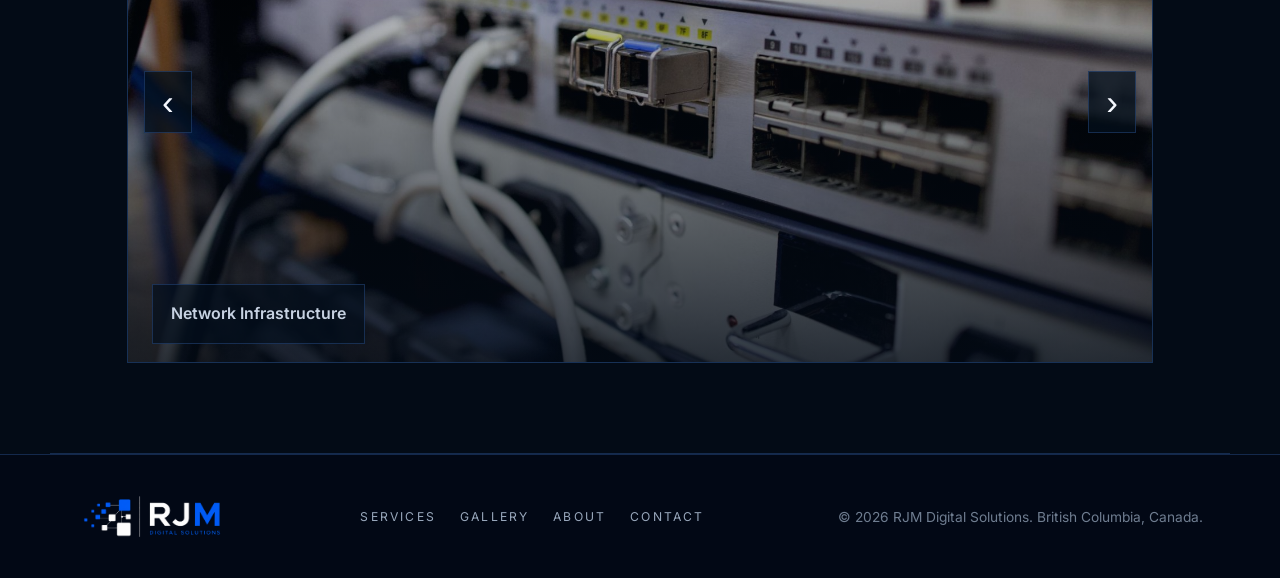
==== commit ee0de614: "Update index.html" ====
--- a/index.html
+++ b/index.html
@@ -32,7 +32,7 @@
 
 <main>
 
-  <section class="hero hero-home" style="--hero-image: url('images/network-rack.jpg');">
+  <section class="hero hero-home" style="--hero-image: url('images/home-hero.png');">
   <div class="hero-overlay"></div>
   <div class="hero-content">
     <p class="eyebrow">RJM Digital Solutions</p>
--- a/css/style.css
+++ b/css/style.css
@@ -179,9 +179,14 @@
 .hero-subtitle,
 .page-hero p:not(.eyebrow) {
   max-width: 700px;
-  margin: 30px 0 0;
-  color: #c7d2e2;
-  font-size: clamp(1.05rem, 2vw, 1.28rem);
+  margin: 26px 0 0;
+
+  font-size: 1.15rem;
+  font-weight: 400;
+  line-height: 1.7;
+  letter-spacing: 0.005em;
+
+  color: rgba(255,255,255,0.75);
 }
 
 .hero-actions {
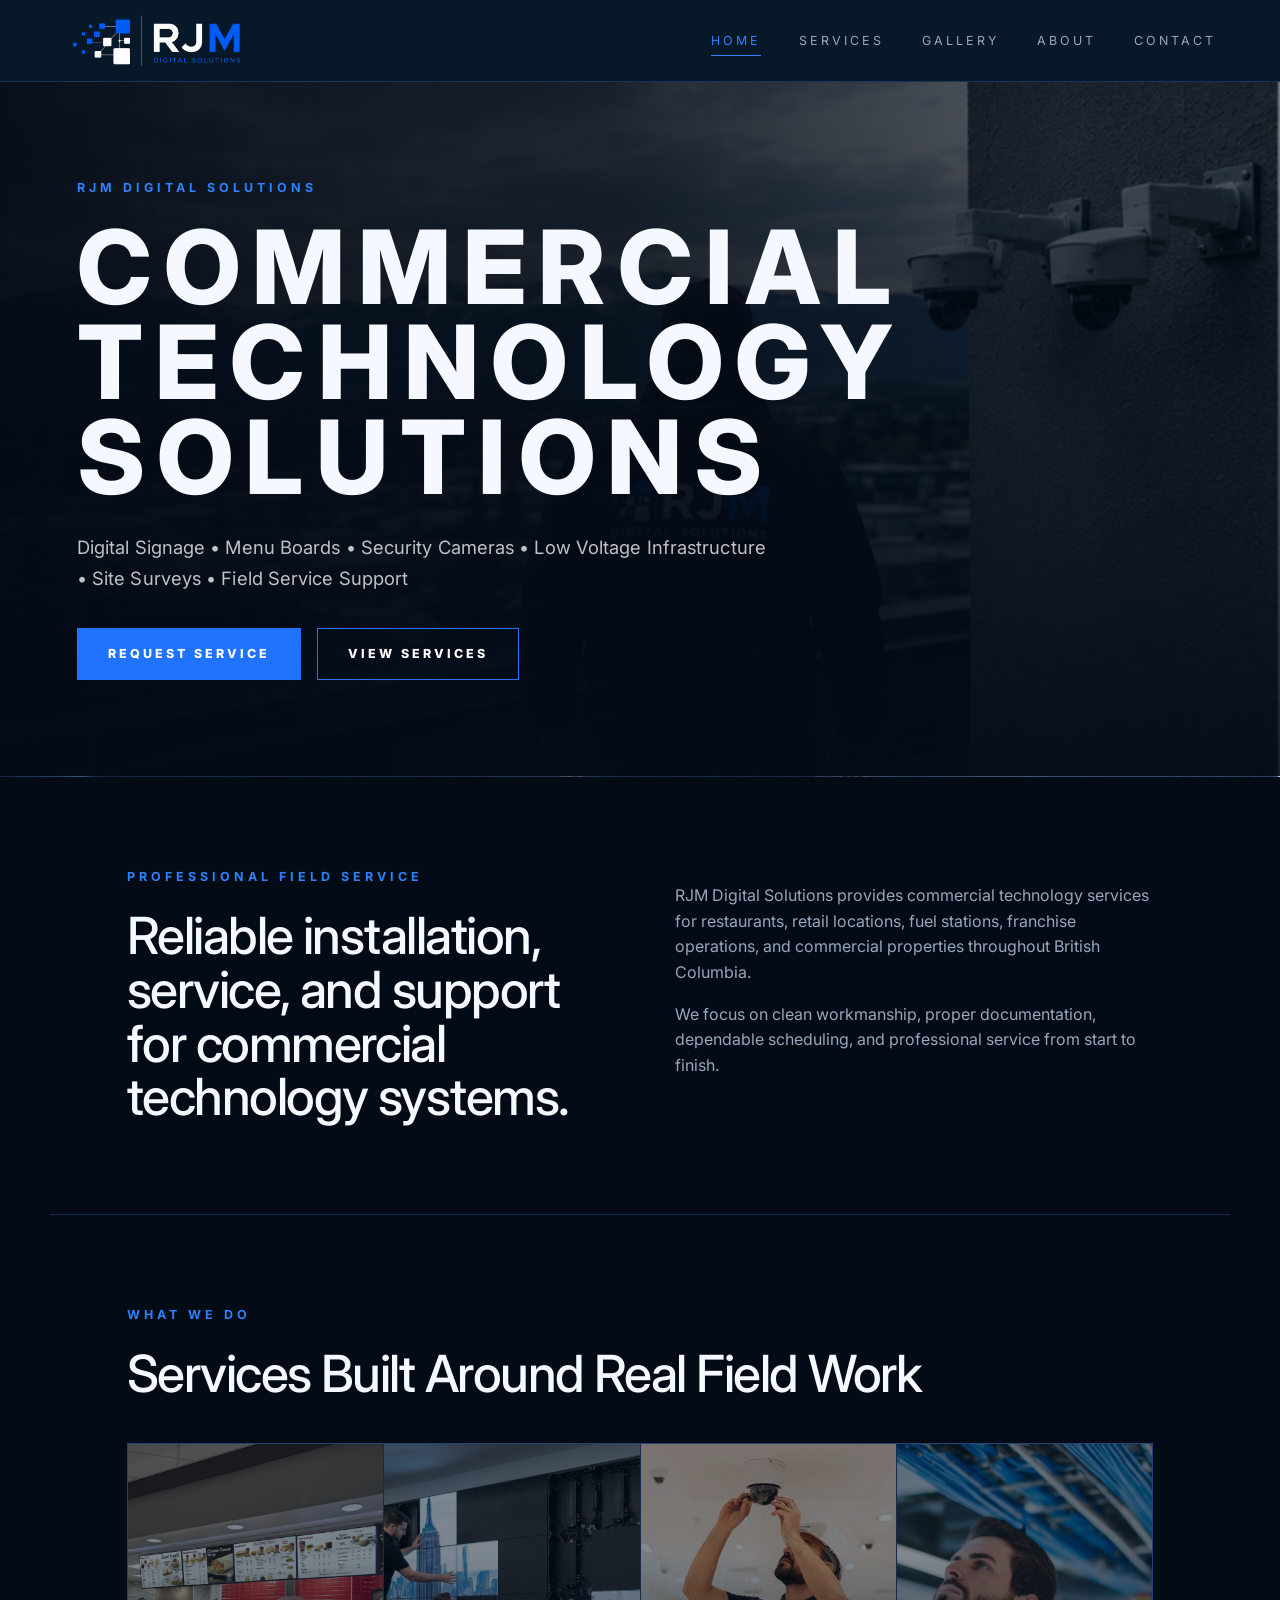
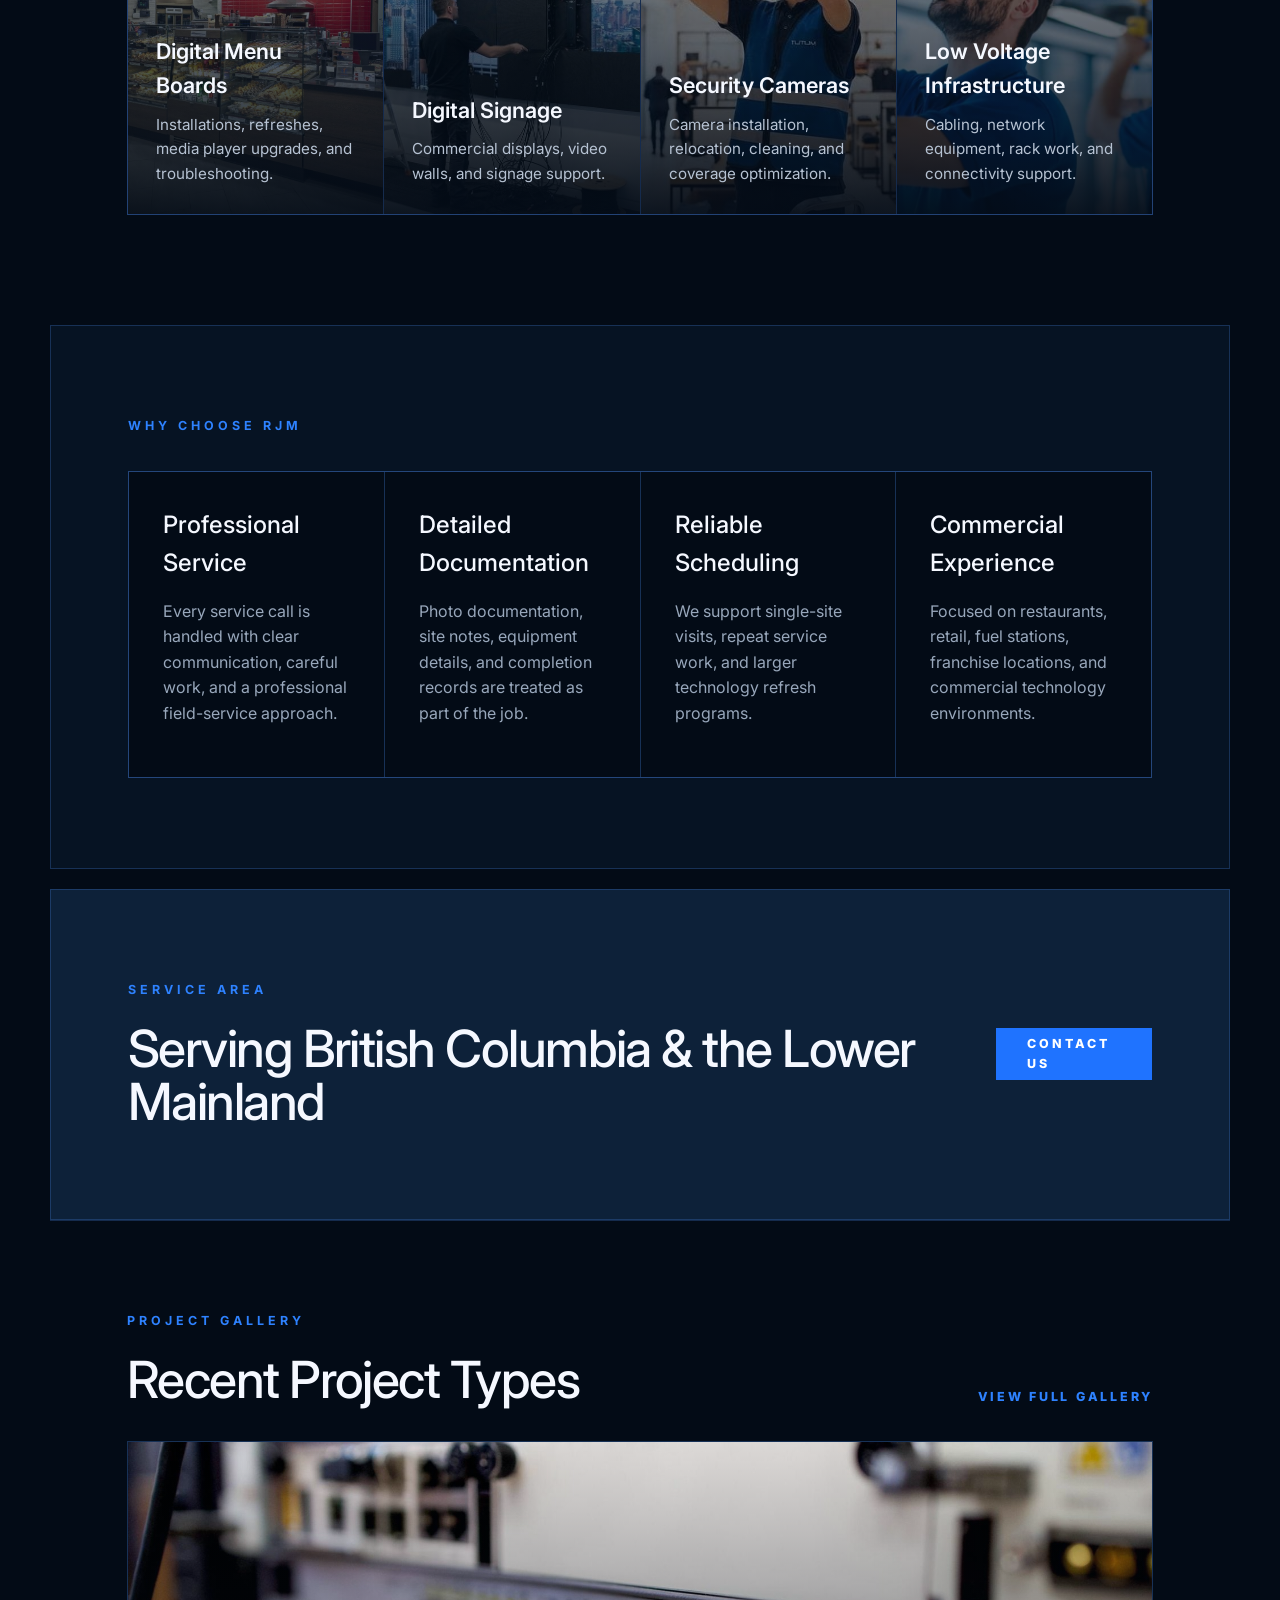
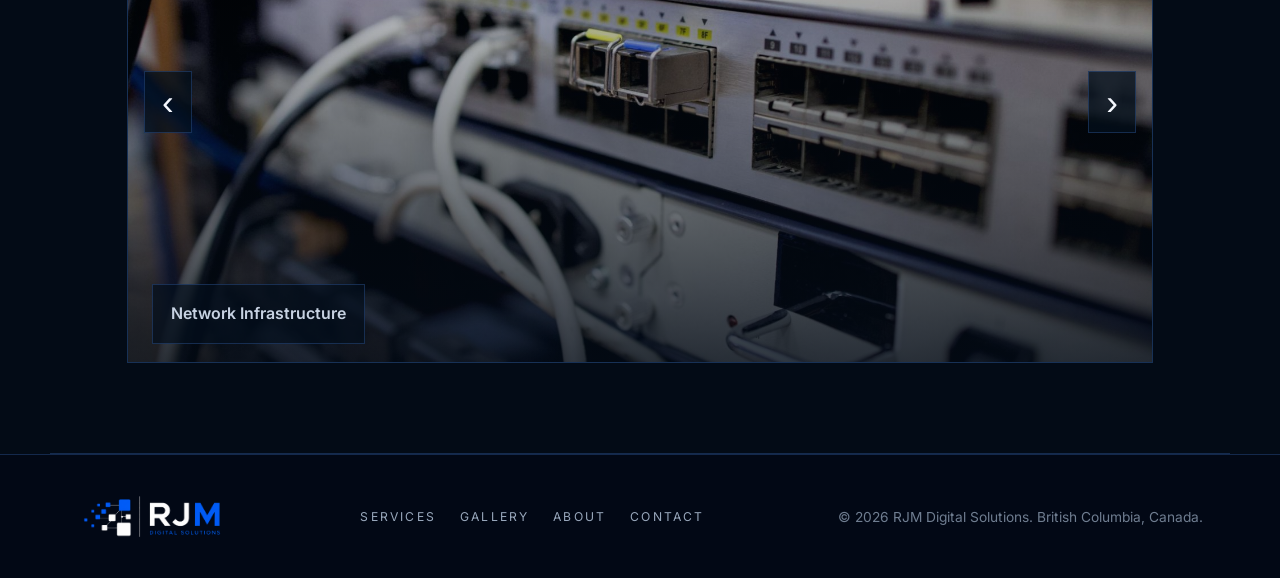
==== commit 24ac9c32: "Update index.html" ====
--- a/index.html
+++ b/index.html
@@ -32,7 +32,7 @@
 
 <main>
 
-  <section class="hero hero-home" style="--hero-image: url('images/home-hero.png');">
+  <section class="hero hero-home" style="background-image: url('images/home-hero.png');">
   <div class="hero-overlay"></div>
   <div class="hero-content">
     <p class="eyebrow">RJM Digital Solutions</p>
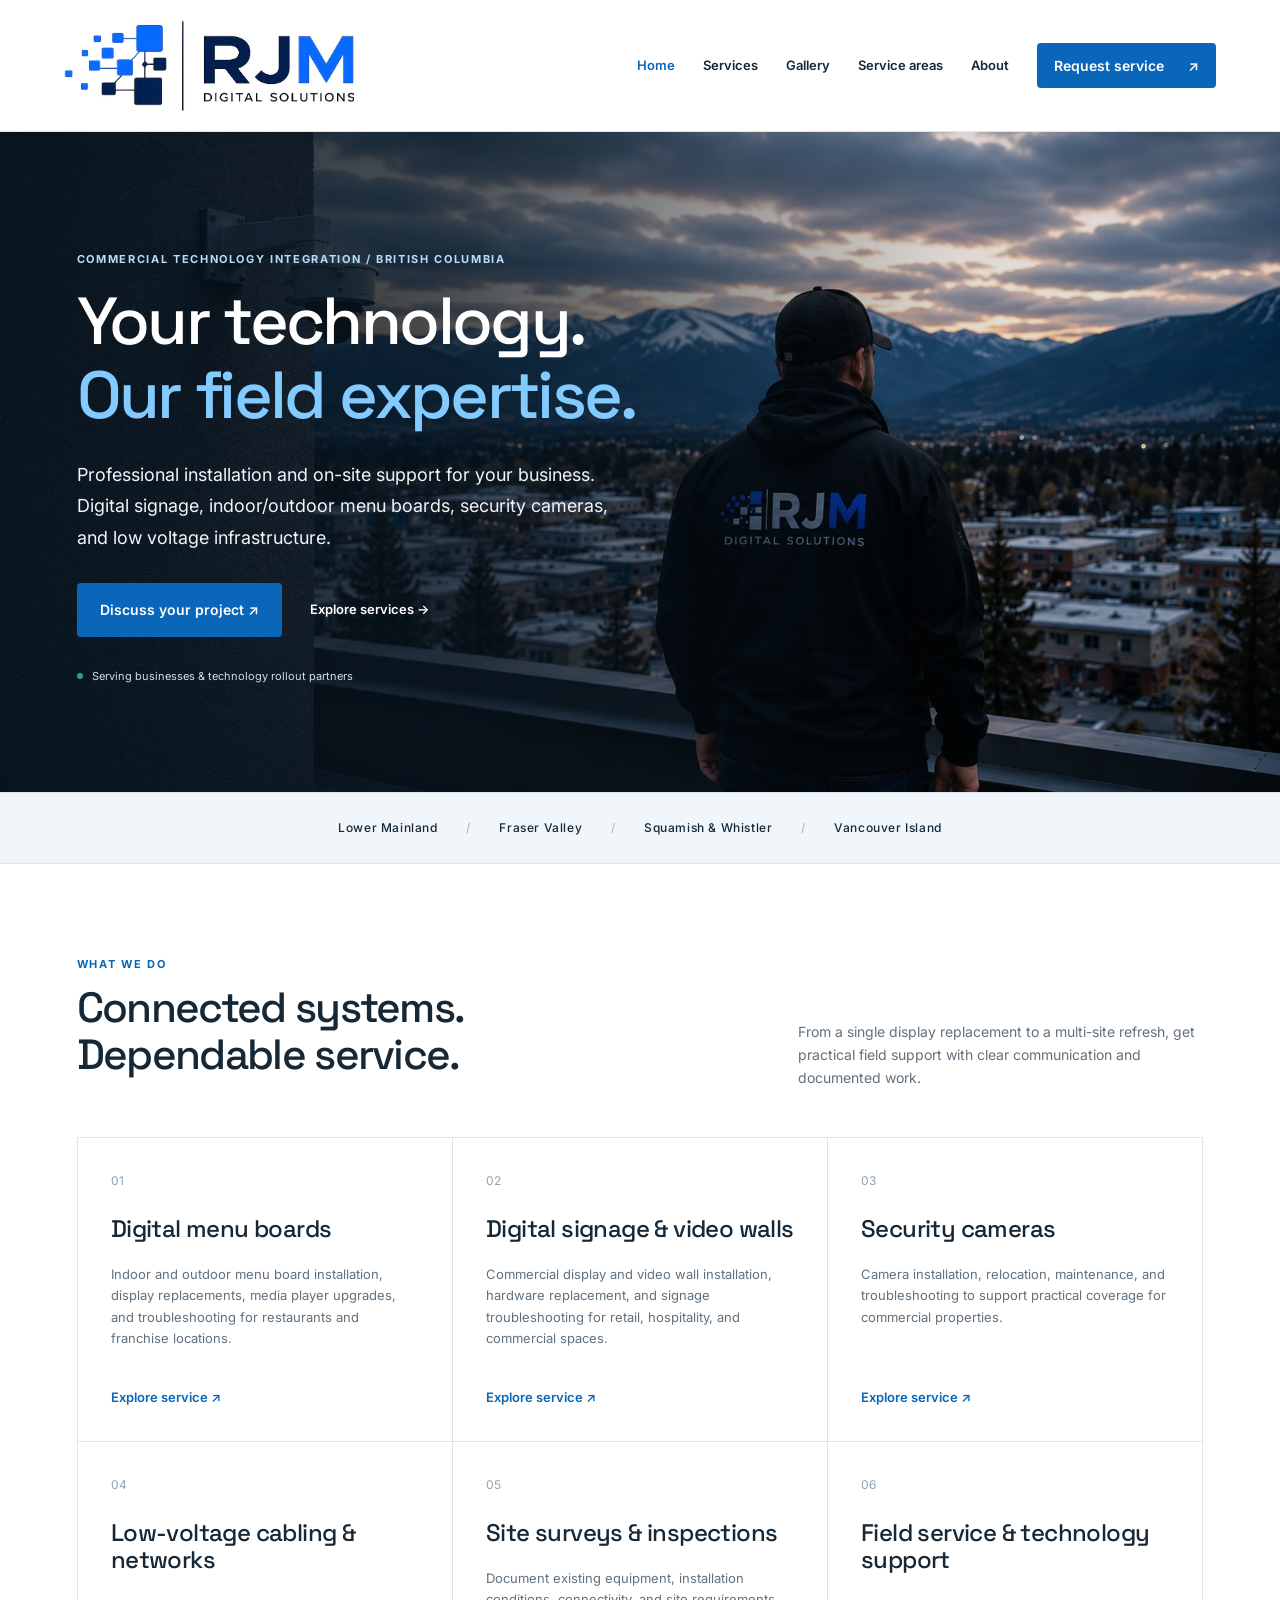
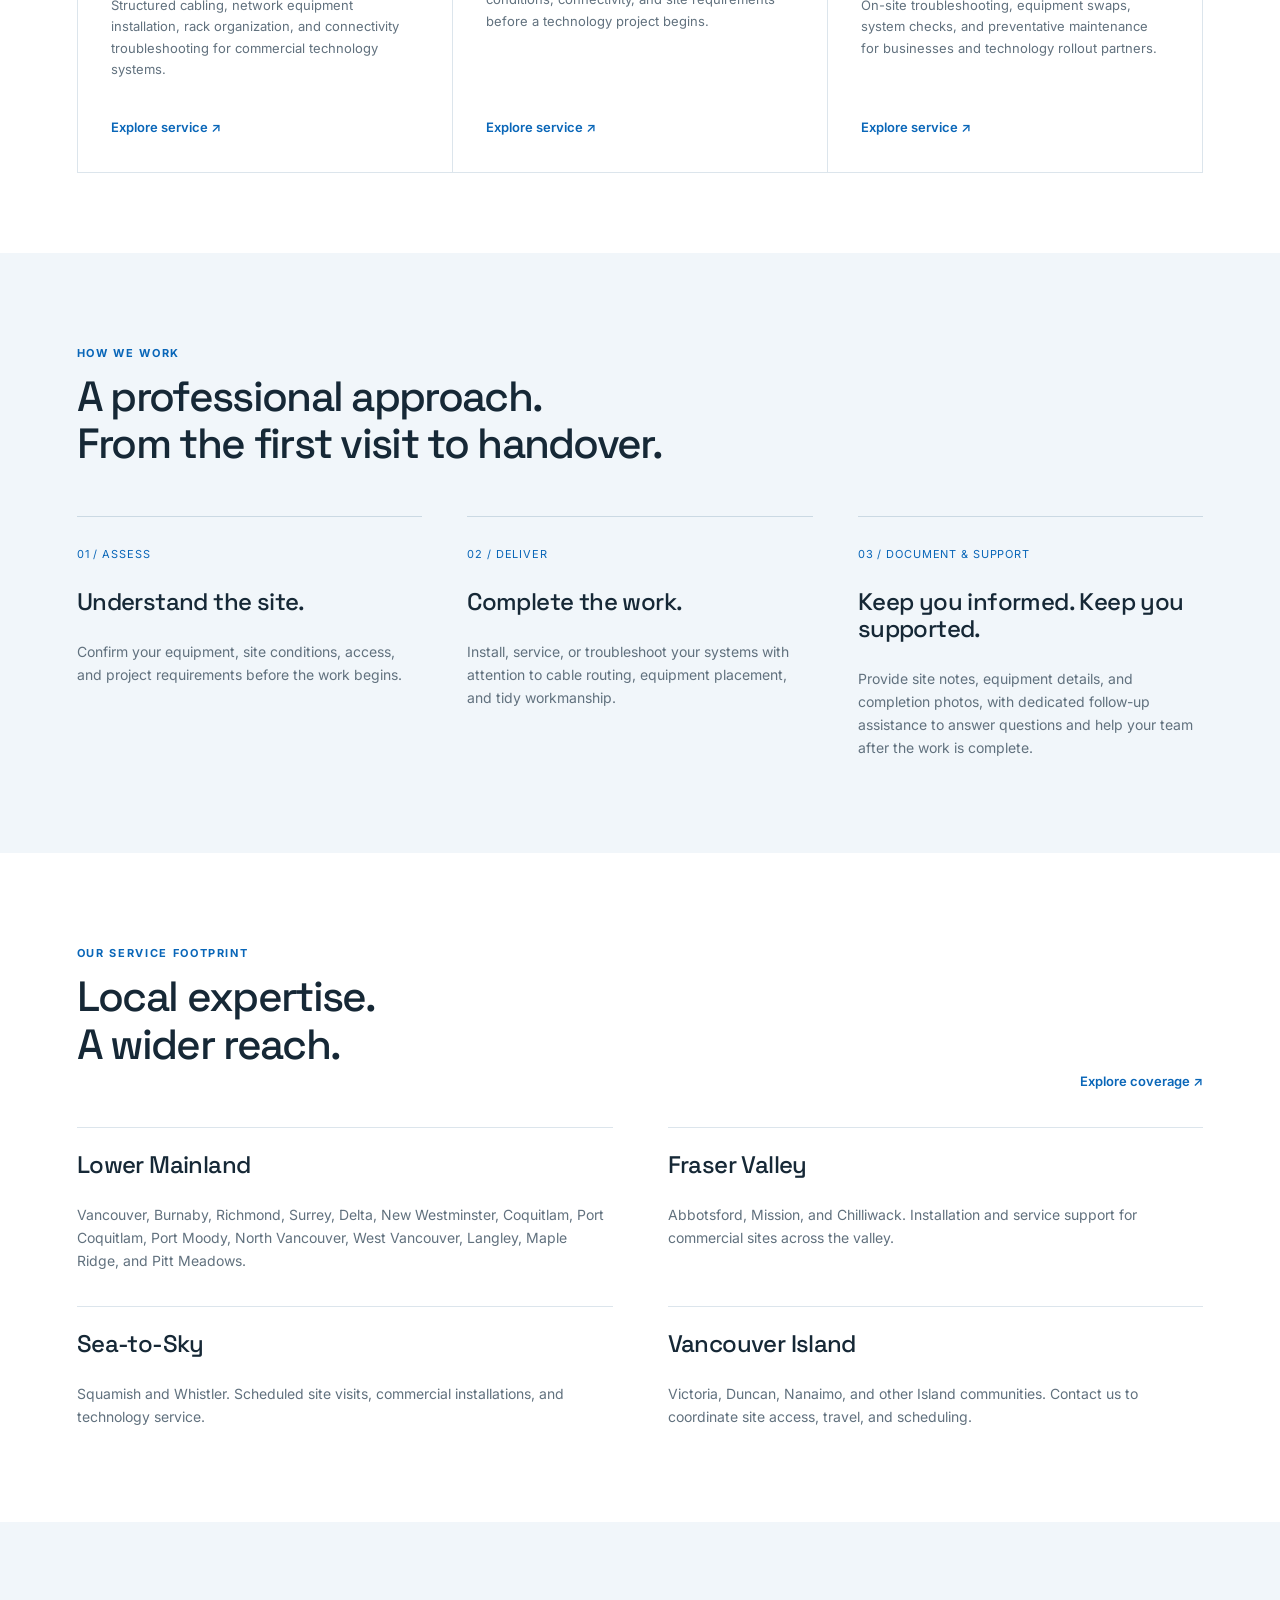
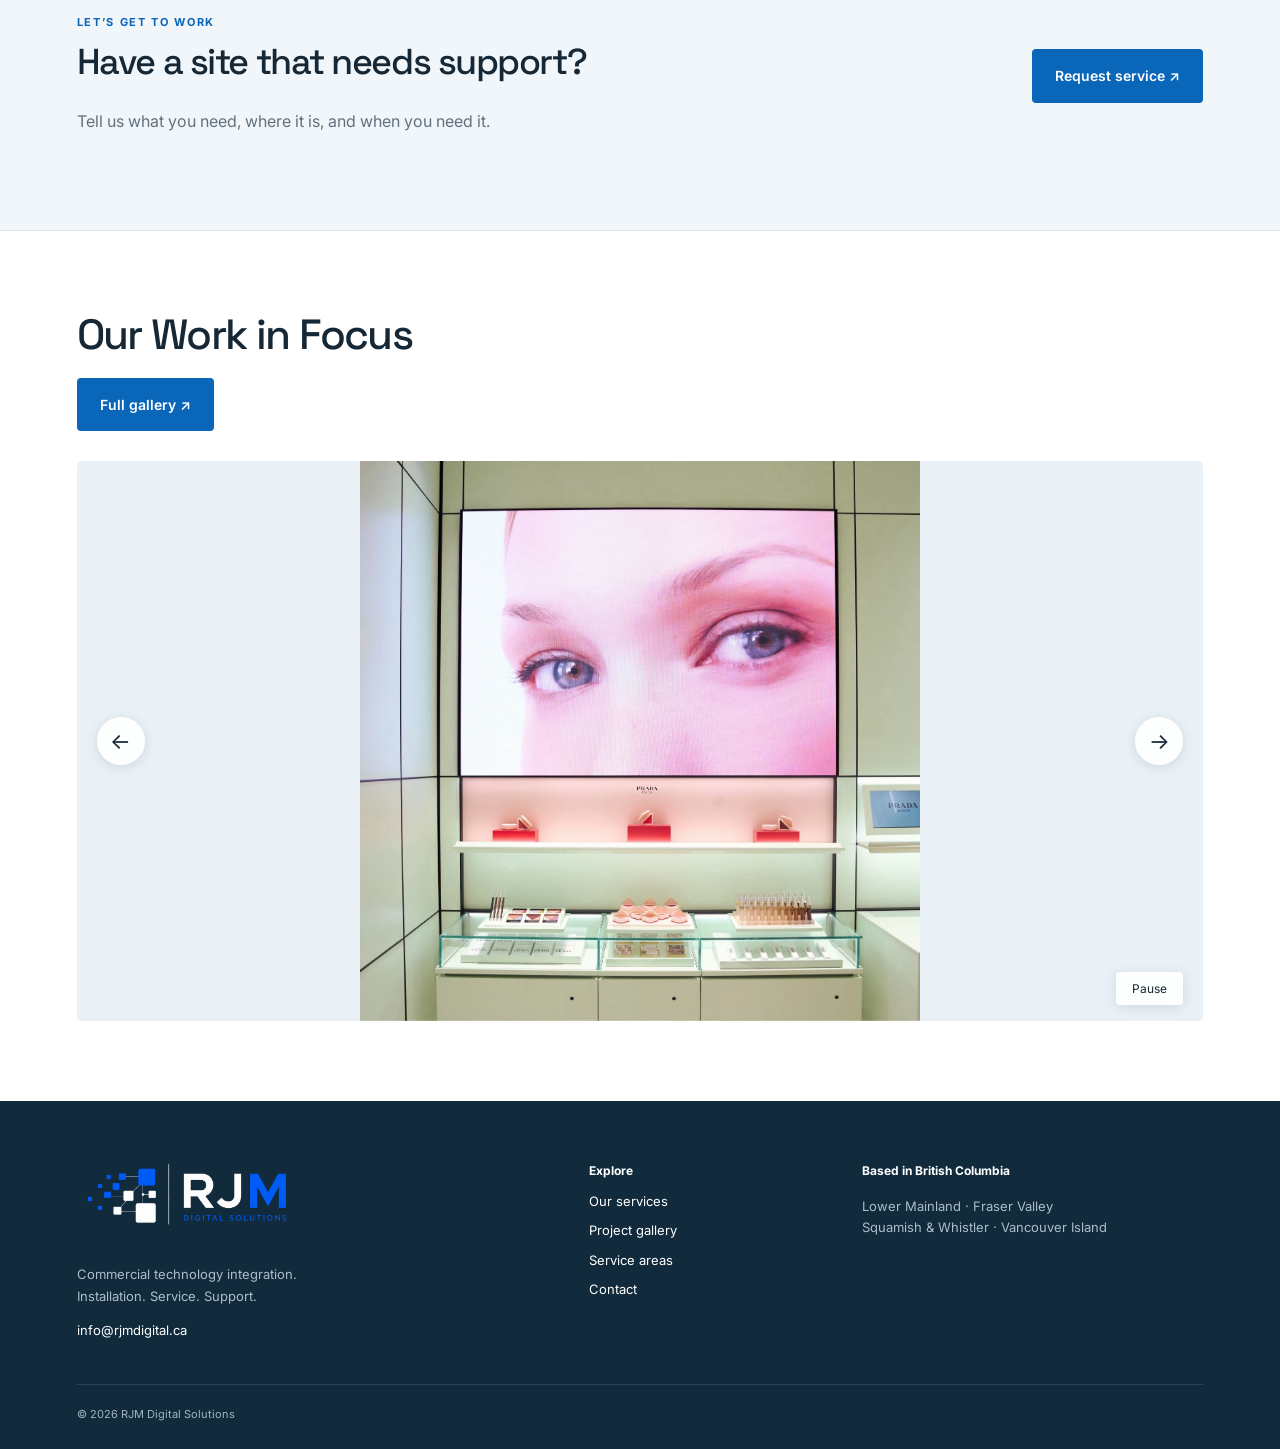
==== commit 0e93115f: "Replace website with new design" ====
--- a/index.html
+++ b/index.html
@@ -1,175 +1 @@
-<!DOCTYPE html>
-<html lang="en">
-<head>
-  <link rel="icon" href="/favicon-light.png" media="(prefers-color-scheme: light)">
-<link rel="icon" href="/favicon-dark.png" media="(prefers-color-scheme: dark)">
-  <meta charset="UTF-8" />
-  <meta name="viewport" content="width=device-width, initial-scale=1.0" />
-  <meta name="description" content="RJM Digital Solutions provides commercial technology, digital signage, menu board, security camera, low voltage, and field service support in British Columbia." />
-  <title>RJM Digital Solutions | Commercial Technology Solutions</title>
-  <link rel="preconnect" href="https://fonts.googleapis.com">
-  <link rel="preconnect" href="https://fonts.gstatic.com" crossorigin>
-  <link href="https://fonts.googleapis.com/css2?family=Inter:wght@400;500;600;700;800&display=swap" rel="stylesheet">
-  <link rel="stylesheet" href="css/style.css" />
-</head>
-<body data-page="home">
-
-<header class="site-header">
-  <a class="brand" href="index.html" aria-label="RJM Digital Solutions home">
-    <img src="images/logo-wordmark.png" alt="RJM Digital Solutions logo" />
-  </a>
-  <button class="nav-toggle" type="button" aria-label="Open menu" aria-expanded="false">
-    <span></span><span></span><span></span>
-  </button>
-  <nav class="site-nav" aria-label="Main navigation">
-    <a href="index.html" data-nav="home">Home</a>
-    <a href="services.html" data-nav="services">Services</a>
-    <a href="gallery.html" data-nav="gallery">Gallery</a>
-    <a href="about.html" data-nav="about">About</a>
-    <a href="contact.html" data-nav="contact">Contact</a>
-  </nav>
-</header>
-
-<main>
-
-  <section class="hero hero-home" style="background-image: url('images/home-hero.png');">
-  <div class="hero-overlay"></div>
-  <div class="hero-content">
-    <p class="eyebrow">RJM Digital Solutions</p>
-    <h1>Commercial Technology Solutions</h1>
-    <p class="hero-subtitle">Digital Signage • Menu Boards • Security Cameras • Low Voltage Infrastructure • Site Surveys • Field Service Support</p>
-    <div class="hero-actions">
-      <a class="btn btn-primary" href="contact.html">Request Service</a>
-      <a class="btn btn-outline" href="services.html">View Services</a>
-    </div>
-  </div>
-</section>
-  
-<section class="intro-section split-section">
-  <div>
-    <p class="section-kicker">Professional Field Service</p>
-    <h2>Reliable installation, service, and support for commercial technology systems.</h2>
-  </div>
-  <div class="copy-block">
-    <p>RJM Digital Solutions provides commercial technology services for restaurants, retail locations, fuel stations, franchise operations, and commercial properties throughout British Columbia.</p>
-    <p>We focus on clean workmanship, proper documentation, dependable scheduling, and professional service from start to finish.</p>
-  </div>
-</section>
-
-<section class="feature-grid-section">
-  <p class="section-kicker">What We Do</p>
-  <h2>Services Built Around Real Field Work</h2>
-  <div class="service-preview-grid">
-    <a class="image-card" href="services.html#menuboards">
-      <img src="images/menu-board-store.jpg" alt="Digital menu boards in a restaurant">
-      <div><span>Digital Menu Boards</span><p>Installations, refreshes, media player upgrades, and troubleshooting.</p></div>
-    </a>
-    <a class="image-card" href="services.html#signage">
-      <img src="images/video-wall-install.jpg" alt="Commercial video wall installation">
-      <div><span>Digital Signage</span><p>Commercial displays, video walls, and signage support.</p></div>
-    </a>
-    <a class="image-card" href="services.html#cameras">
-      <img src="images/security-camera-tech.jpg" alt="Security camera technician working">
-      <div><span>Security Cameras</span><p>Camera installation, relocation, cleaning, and coverage optimization.</p></div>
-    </a>
-    <a class="image-card" href="services.html#lowvoltage">
-      <img src="images/low-voltage-cabling.jpg" alt="Low voltage cabling work">
-      <div><span>Low Voltage Infrastructure</span><p>Cabling, network equipment, rack work, and connectivity support.</p></div>
-    </a>
-  </div>
-</section>
-
-<section class="dark-panel-section">
-  <div class="section-kicker">Why Choose RJM</div>
-  <div class="value-grid">
-    <article>
-      <h3>Professional Service</h3>
-      <p>Every service call is handled with clear communication, careful work, and a professional field-service approach.</p>
-    </article>
-    <article>
-      <h3>Detailed Documentation</h3>
-      <p>Photo documentation, site notes, equipment details, and completion records are treated as part of the job.</p>
-    </article>
-    <article>
-      <h3>Reliable Scheduling</h3>
-      <p>We support single-site visits, repeat service work, and larger technology refresh programs.</p>
-    </article>
-    <article>
-      <h3>Commercial Experience</h3>
-      <p>Focused on restaurants, retail, fuel stations, franchise locations, and commercial technology environments.</p>
-    </article>
-  </div>
-</section>
-
-<section class="cta-band">
-  <div>
-    <p class="section-kicker">Service Area</p>
-    <h2>Serving British Columbia &amp; the Lower Mainland</h2>
-  </div>
-  <a class="btn btn-primary" href="contact.html">Contact Us</a>
-</section>
-
-
-<section class="recent-projects" aria-labelledby="recent-projects-title">
-  <div class="section-kicker">Project Gallery</div>
-  <div class="section-heading-row">
-    <h2 id="recent-projects-title">Recent Project Types</h2>
-    <a class="text-link" href="gallery.html">View Full Gallery</a>
-  </div>
-
-  <div class="project-slider" data-slider>
-    <button class="slider-arrow slider-prev" type="button" aria-label="Previous project" data-prev>‹</button>
-    <div class="slider-track">
-      <figure class="slide is-active">
-        <img src="images/network-rack.jpg" alt="Commercial network rack and infrastructure equipment" data-lightbox>
-        <figcaption>Network Infrastructure</figcaption>
-      </figure>
-      <figure class="slide">
-        <img src="images/menu-board-store.jpg" alt="Digital menu boards inside a quick service restaurant" data-lightbox>
-        <figcaption>Digital Menu Boards</figcaption>
-      </figure>
-      <figure class="slide">
-        <img src="images/video-wall-install.jpg" alt="Technicians installing a commercial video wall" data-lightbox>
-        <figcaption>Digital Signage Installations</figcaption>
-      </figure>
-      <figure class="slide">
-        <img src="images/security-camera-tech.jpg" alt="Technician working on a security camera in a retail store" data-lightbox>
-        <figcaption>Security Camera Service</figcaption>
-      </figure>
-      <figure class="slide">
-        <img src="images/digital-signage-tech.jpg" alt="Technician installing a digital display in a restaurant" data-lightbox>
-        <figcaption>Commercial Display Service</figcaption>
-      </figure>
-      <figure class="slide">
-        <img src="images/low-voltage-cabling.jpg" alt="Low voltage technicians installing structured cabling" data-lightbox>
-        <figcaption>Low Voltage Cabling</figcaption>
-      </figure>
-    </div>
-    <button class="slider-arrow slider-next" type="button" aria-label="Next project" data-next>›</button>
-  </div>
-</section>
-
-</main>
-
-<footer class="site-footer">
-  <div class="footer-inner">
-    <a class="footer-logo" href="index.html">
-      <img src="images/logo-wordmark.png" alt="RJM Digital Solutions logo" />
-    </a>
-    <div class="footer-links">
-      <a href="services.html">Services</a>
-      <a href="gallery.html">Gallery</a>
-      <a href="about.html">About</a>
-      <a href="contact.html">Contact</a>
-    </div>
-    <p>© 2026 RJM Digital Solutions. British Columbia, Canada.</p>
-  </div>
-</footer>
-<div class="lightbox" id="lightbox" aria-hidden="true">
-  <button class="lightbox-close" type="button" aria-label="Close image">×</button>
-  <img src="" alt="Expanded gallery image">
-</div>
-
-<script src="js/script.js"></script>
-</body>
-</html>
+<!doctype html><html lang="en-CA"><head><meta charset="utf-8"><meta name="viewport" content="width=device-width,initial-scale=1"><title>Digital Signage & Low Voltage Contractor Vancouver | RJM Digital</title><meta name="description" content="Commercial digital signage, menu boards, security cameras and low-voltage cabling. Serving the Lower Mainland, Chilliwack, Squamish, Whistler and Vancouver Island."><link rel="canonical" href="https://rjmdigital.ca/"><meta property="og:title" content="Digital Signage & Low Voltage Contractor Vancouver | RJM Digital"><meta property="og:description" content="Commercial digital signage, menu boards, security cameras and low-voltage cabling. Serving the Lower Mainland, Chilliwack, Squamish, Whistler and Vancouver Island."><meta property="og:type" content="website"><meta property="og:url" content="https://rjmdigital.ca/"><meta property="og:image" content="https://rjmdigital.ca/images/home-hero.png"><meta name="theme-color" content="#ffffff"><link rel="icon" href="favicon-light.png"><link rel="stylesheet" href="css/style.css"><script type="application/ld+json">{"@context": "https://schema.org", "@type": "ProfessionalService", "name": "RJM Digital Solutions", "url": "https://rjmdigital.ca/", "email": "info@rjmdigital.ca", "areaServed": ["Lower Mainland, BC", "Vancouver, BC", "Surrey, BC", "Fraser Valley, BC", "Chilliwack, BC", "Squamish, BC", "Whistler, BC", "Vancouver Island, BC"], "hasOfferCatalog": {"@type": "OfferCatalog", "name": "Commercial technology services", "itemListElement": [{"@type": "Offer", "itemOffered": {"@type": "Service", "name": "Digital menu boards"}}, {"@type": "Offer", "itemOffered": {"@type": "Service", "name": "Digital signage & video walls"}}, {"@type": "Offer", "itemOffered": {"@type": "Service", "name": "Security cameras"}}, {"@type": "Offer", "itemOffered": {"@type": "Service", "name": "Low-voltage cabling & networks"}}, {"@type": "Offer", "itemOffered": {"@type": "Service", "name": "Site surveys & inspections"}}, {"@type": "Offer", "itemOffered": {"@type": "Service", "name": "Field service & technology support"}}]}}</script><script defer src="js/app.js"></script></head><body><a class="skip" href="#main">Skip to content</a><header><a class="brand" href="index.html" aria-label="RJM Digital home"><img src="images/rjm-original-logo-0f4817df.jpg" alt="RJM Digital Solutions" width="815" height="255"></a><button class="menu" aria-expanded="false" aria-controls="nav">Menu</button><nav id="nav"><a href="index.html" aria-current="page">Home</a><a href="services.html" >Services</a><a href="gallery.html" >Gallery</a><a href="service-areas.html" >Service areas</a><a href="about.html" >About</a><a class="button small" href="contact.html">Request service <span>↗</span></a></nav></header><main id="main"><section class="hero section home-photo-hero home-rooftop-cover"><div><p class="eyebrow">Commercial technology integration / British Columbia</p><h1>Your technology.<br><span>Our field expertise.</span></h1><p class="lead">Professional installation and on-site support for your business. Digital signage, indoor/outdoor menu boards, security cameras, and low voltage infrastructure.</p><div class="actions"><a class="button" href="contact.html">Discuss your project ↗</a><a class="textlink" href="services.html">Explore services →</a></div><div class="hero-note"><span class="dot"></span> Serving businesses & technology rollout partners</div></div></section><div class="coverage-bar" aria-label="Service areas"><a href="service-areas.html">Lower Mainland</a> <span aria-hidden="true"> / </span> <a href="service-areas.html">Fraser Valley</a> <span aria-hidden="true"> / </span> <a href="service-areas.html">Squamish &amp; Whistler</a> <span aria-hidden="true"> / </span> <a href="service-areas.html">Vancouver Island</a></div><section class="section"><div class="heading"><div><p class="eyebrow">What we do</p><h2>Connected systems.<br>Dependable service.</h2></div><p class="heading-copy">From a single display replacement to a multi-site refresh, get practical field support with clear communication and documented work.</p></div><div class="service-grid"><a class="service-card" href="digital-menu-boards.html"><span class="number">01</span><h3>Digital menu boards</h3><p>Indoor and outdoor menu board installation, display replacements, media player upgrades, and troubleshooting for restaurants and franchise locations.</p><span class="textlink">Explore service ↗</span></a><a class="service-card" href="digital-signage.html"><span class="number">02</span><h3>Digital signage & video walls</h3><p>Commercial display and video wall installation, hardware replacement, and signage troubleshooting for retail, hospitality, and commercial spaces.</p><span class="textlink">Explore service ↗</span></a><a class="service-card" href="security-cameras.html"><span class="number">03</span><h3>Security cameras</h3><p>Camera installation, relocation, maintenance, and troubleshooting to support practical coverage for commercial properties.</p><span class="textlink">Explore service ↗</span></a><a class="service-card" href="low-voltage-cabling.html"><span class="number">04</span><h3>Low-voltage cabling & networks</h3><p>Structured cabling, network equipment installation, rack organization, and connectivity troubleshooting for commercial technology systems.</p><span class="textlink">Explore service ↗</span></a><a class="service-card" href="site-surveys.html"><span class="number">05</span><h3>Site surveys & inspections</h3><p>Document existing equipment, installation conditions, connectivity, and site requirements before a technology project begins.</p><span class="textlink">Explore service ↗</span></a><a class="service-card" href="field-service.html"><span class="number">06</span><h3>Field service & technology support</h3><p>On-site troubleshooting, equipment swaps, system checks, and preventative maintenance for businesses and technology rollout partners.</p><span class="textlink">Explore service ↗</span></a></div></section><section class="process section"><p class="eyebrow">How we work</p><h2>A professional approach.<br>From the first visit to handover.</h2><div class="three"><article><span>01 / Assess</span><h3>Understand the site.</h3><p>Confirm your equipment, site conditions, access, and project requirements before the work begins.</p></article><article><span>02 / Deliver</span><h3>Complete the work.</h3><p>Install, service, or troubleshoot your systems with attention to cable routing, equipment placement, and tidy workmanship.</p></article><article><span>03 / Document & support</span><h3>Keep you informed. Keep you supported.</h3><p>Provide site notes, equipment details, and completion photos, with dedicated follow-up assistance to answer questions and help your team after the work is complete.</p></article></div></section><section class="section"><div class="heading"><div><p class="eyebrow">Our service footprint</p><h2>Local expertise.<br>A wider reach.</h2></div><a class="textlink" href="service-areas.html">Explore coverage ↗</a></div><div class="area-grid"><article><h3>Lower Mainland</h3><p>Vancouver, Burnaby, Richmond, Surrey, Delta, New Westminster, Coquitlam, Port Coquitlam, Port Moody, North Vancouver, West Vancouver, Langley, Maple Ridge, and Pitt Meadows.</p></article><article><h3>Fraser Valley</h3><p>Abbotsford, Mission, and Chilliwack. Installation and service support for commercial sites across the valley.</p></article><article><h3>Sea-to-Sky</h3><p>Squamish and Whistler. Scheduled site visits, commercial installations, and technology service.</p></article><article><h3>Vancouver Island</h3><p>Victoria, Duncan, Nanaimo, and other Island communities. Contact us to coordinate site access, travel, and scheduling.</p></article></div></section><section class="cta section"><div><p class="eyebrow">Let’s get to work</p><h2>Have a site that needs support?</h2><p>Tell us what you need, where it is, and when you need it.</p></div><a class="button" href="contact.html">Request service ↗</a></section><section class="portfolio section"><div class="carousel-heading"><h2>Our Work in Focus</h2><a class="button" href="gallery.html">Full gallery ↗</a></div><div class="carousel-frame" role="region" aria-label="Project photo carousel"><div class="photo-strip" id="footer-gallery"></div><button class="carousel-prev" data-scroll="-1" aria-label="Previous photo">←</button><button class="carousel-next" data-scroll="1" aria-label="Next photo">→</button><button class="carousel-pause" aria-label="Pause automatic photo scrolling" aria-pressed="false">Pause</button></div></section><footer><div><a class="footer-brand" href="index.html"><img src="images/rjm-footer-logo-upload.png" alt="RJM Digital Solutions" width="1463" height="502"></a><p>Commercial technology integration.<br>Installation. Service. Support.</p><a href="mailto:info@rjmdigital.ca">info@rjmdigital.ca</a></div><div><b>Explore</b><a href="services.html">Our services</a><a href="gallery.html">Project gallery</a><a href="service-areas.html">Service areas</a><a href="contact.html">Contact</a></div><div><b>Based in British Columbia</b><p>Lower Mainland · Fraser Valley<br>Squamish & Whistler · Vancouver Island</p></div><div class="copyright">© 2026 RJM Digital Solutions</div></footer></main><dialog id="lightbox"><button class="close" aria-label="Close image">×</button><button class="previous" aria-label="Previous image">←</button><figure><img alt=""><figcaption></figcaption></figure><button class="next" aria-label="Next image">→</button></dialog></body></html>
--- a/css/style.css
+++ b/css/style.css
@@ -1,847 +1,97 @@
+@import url('https://fonts.googleapis.com/css2?family=Inter:wght@400;500;600;700;800&family=Space+Grotesk:wght@400;500;600;700&display=swap');
+:root{--ink:#162836;--muted:#61717e;--blue:#0966b8;--line:#dce5ec;--soft:#f1f6fa}*{box-sizing:border-box}html{scroll-behavior:smooth}body{margin:0;background:white;color:var(--ink);font:16px/1.65 Inter,Arial,sans-serif}a{color:inherit;text-decoration:none}button,input,select,textarea{font:inherit}button,a,input,select,textarea{touch-action:manipulation}button{cursor:pointer}a:focus-visible,button:focus-visible,input:focus-visible,textarea:focus-visible,select:focus-visible{outline:3px solid #138fe3;outline-offset:5px}h1,h2,h3,.footer-brand{font-family:'Space Grotesk',Inter,sans-serif;line-height:1.12;font-weight:500;letter-spacing:-.04em}h1{font-size:clamp(42px,5.5vw,80px);margin:16px 0 26px}h2{font-size:clamp(32px,3.3vw,48px);margin:10px 0 25px}h3{font-size:24px;letter-spacing:-.025em}p{color:var(--muted)}header{display:flex;align-items:center;justify-content:space-between;padding:23px 5%;border-bottom:1px solid var(--line);background:#fff;gap:25px}.brand img{width:180px;height:50px;object-fit:contain;background:#132331;border-radius:5px;padding:7px}nav{display:flex;align-items:center;gap:28px;font-size:13px;font-weight:600}nav a[aria-current]{color:var(--blue)}.button{background:var(--blue);color:white;display:inline-flex;justify-content:center;align-items:center;gap:24px;padding:15px 23px;border:0;border-radius:4px;font-weight:600;font-size:14px}.button:hover{background:#074d8b}.button.small{padding:11px 17px}.menu{display:none}.section{padding:80px 6%;max-width:1600px;margin:auto}.eyebrow{text-transform:uppercase;color:var(--blue);font-size:11px;letter-spacing:.15em;font-weight:700}.hero{display:grid;grid-template-columns:1.08fr 1fr;gap:65px;align-items:center;padding-top:65px;padding-bottom:65px}.hero h1 span{color:var(--blue)}.lead{font-size:18px;line-height:1.75;max-width:700px}.actions{display:flex;align-items:center;gap:28px;margin:30px 0}.textlink{font-size:13px;color:var(--blue);font-weight:600}.hero-note{font-size:11px;color:var(--muted);display:flex;align-items:center;gap:9px}.dot{width:6px;height:6px;background:#23a686;border-radius:50%}.hero-visual{position:relative;height:510px}.hero-visual>img{width:100%;height:100%;object-fit:cover;border-radius:5px}.image-label{position:absolute;bottom:22px;left:22px;right:22px;background:rgba(255,255,255,.94);padding:17px 22px;display:flex;flex-direction:column;font-size:12px;border-radius:3px}.image-label b{font:500 20px 'Space Grotesk',sans-serif;margin-top:3px}.coverage-bar{padding:21px 6%;background:var(--soft);border-block:1px solid var(--line);font-size:12px;letter-spacing:.05em;text-align:center}.coverage-bar span{color:#a1b3c1;margin:0 25px}.heading{display:flex;justify-content:space-between;align-items:end;gap:35px;margin-bottom:34px}.heading-copy{max-width:405px;font-size:14px}.service-grid{display:grid;grid-template-columns:repeat(3,1fr);border-top:1px solid var(--line);border-left:1px solid var(--line)}.service-card{padding:33px;border-right:1px solid var(--line);border-bottom:1px solid var(--line);display:flex;flex-direction:column;align-items:start;transition:background .2s}.service-card:hover{background:var(--soft)}.number{font-size:12px;color:#8ba3b7}.service-card h3{margin:25px 0 8px}.service-card p{font-size:13px;flex:1}.service-card .textlink{margin-top:24px}.process{background:var(--soft)}.three{display:grid;grid-template-columns:repeat(3,1fr);gap:45px;margin-top:48px}.three article{border-top:1px solid #cbd9e3;padding-top:22px}.three span{font-size:11px;color:var(--blue);text-transform:uppercase;letter-spacing:.08em}.three p,.area-grid p{font-size:14px}.area-grid{display:grid;grid-template-columns:repeat(2,1fr);gap:20px 55px}.area-grid article{border-top:1px solid var(--line)}.cta{background:var(--soft);display:flex;align-items:center;justify-content:space-between;gap:30px}.cta h2{font-size:36px}.portfolio{border-top:1px solid var(--line)}.controls{display:flex;align-items:center;gap:10px}.controls button{width:38px;height:38px;background:white;border:1px solid var(--line);border-radius:50%}.controls .textlink{margin-left:18px}.photo-strip{display:flex;gap:20px;overflow:auto;scroll-snap-type:x mandatory;scrollbar-width:thin;padding-bottom:15px}.photo-strip a{flex:0 0 310px;scroll-snap-align:start}.photo-strip img{width:100%;height:218px;object-fit:cover;border-radius:3px}.photo-strip h3{font-size:17px;margin:12px 0}.photo-strip span{font-size:11px;color:var(--blue)}footer{background:#112b3d;color:white;padding:55px 6% 25px;display:grid;grid-template-columns:1.4fr .7fr 1fr;gap:35px}footer p{color:#adbdc9;font-size:13px}footer a{display:block;font-size:13px;margin:8px 0}.footer-brand{font-size:34px;letter-spacing:-.05em}.footer-brand span{font-size:18px;letter-spacing:.13em}footer b{font-size:12px}.copyright{grid-column:1/-1;border-top:1px solid #294454;padding-top:20px;font-size:11px;color:#a2b5c3}.page-intro{background:linear-gradient(110deg,#f1f7fc,white);padding-top:70px;padding-bottom:65px}.page-intro h1{max-width:950px}.detail{display:grid;grid-template-columns:1fr 1fr;gap:70px;align-items:center}.detail>img{width:100%;height:480px;object-fit:cover;border-radius:4px}.detail li{padding:10px 0;color:var(--muted);font-size:14px}.detail ul{padding-left:20px;margin-bottom:28px}.detail p{font-size:14px}.filters{display:flex;flex-wrap:wrap;gap:10px;margin-bottom:30px}.filters button{padding:10px 18px;border:1px solid var(--line);background:white;border-radius:50px;font-size:12px}.filters button[aria-pressed=true]{background:var(--ink);color:white;border-color:var(--ink)}.gallery-grid{display:grid;grid-template-columns:repeat(3,1fr);gap:24px}.gallery-card{padding:0;background:white;border:0;text-align:left}.gallery-card img{width:100%;height:290px;object-fit:cover;border-radius:4px;transition:filter .2s}.gallery-card:hover img{filter:brightness(.9)}.gallery-card h3{font-size:18px;margin:12px 0}.gallery-card span{color:var(--blue);font-size:12px}.gallery-note,#gallery-count{font-size:12px}.contact-grid{display:grid;grid-template-columns:1fr 1.2fr;gap:70px}.email{font-size:clamp(17px,2vw,27px);color:var(--blue);font-family:'Space Grotesk',sans-serif}form{background:var(--soft);padding:38px;border-radius:5px}form h2{font-size:29px}.form-grid{display:grid;grid-template-columns:1fr 1fr;gap:18px}label{display:block;font-size:12px;font-weight:600;margin-bottom:18px}input,select,textarea{display:block;width:100%;padding:11px;background:white;border:1px solid #cad9e4;border-radius:3px;margin-top:7px;color:var(--ink)}.form-note{font-size:11px}dialog{border:0;border-radius:5px;padding:50px 60px 20px;width:min(1000px,95vw);background:#fff}dialog::backdrop{background:#071a2de6}dialog figure{margin:0}dialog img{display:block;width:100%;height:70vh;object-fit:contain}dialog figcaption{text-align:center;margin:15px;font-size:14px}dialog button{position:absolute;border:0;background:var(--soft);width:35px;height:35px;border-radius:50%}.close{top:10px;right:10px;font-size:24px}.previous{left:12px;top:45%}.next{right:12px;top:45%}.skip{position:absolute;top:-100px;background:white;padding:10px;z-index:10}.skip:focus{top:0}@media(min-width:1600px){header,footer{padding-inline:calc((100vw - 1408px)/2)}}@media(max-width:1000px){nav{gap:15px}.hero{gap:30px}.hero-visual{height:430px}.service-grid{grid-template-columns:repeat(2,1fr)}.coverage-bar span{margin:0 10px}.section{padding:55px 5%}.detail,.contact-grid{gap:35px}.gallery-grid{grid-template-columns:repeat(2,1fr)}}@media(max-width:760px){header{padding:15px 5%;flex-wrap:wrap}.brand img{width:155px;height:44px}.menu{display:block;background:white;border:1px solid var(--line);padding:8px 14px;border-radius:3px}nav{display:none;flex-basis:100%;flex-direction:column;align-items:stretch;padding-top:15px}nav.open{display:flex}nav a{padding:8px}.hero,.detail,.contact-grid{grid-template-columns:1fr}.hero-visual{height:330px}.hero{gap:30px}.coverage-bar{font-size:10px}.coverage-bar span{margin:0 4px}.heading{align-items:start;flex-direction:column;gap:10px}.three,.area-grid{grid-template-columns:1fr;gap:20px}.service-grid{grid-template-columns:1fr}.service-card{padding:25px}.service-card h3{margin-top:15px}.cta{align-items:start;flex-direction:column}.photo-strip a{flex-basis:260px}.photo-strip img{height:190px}footer{grid-template-columns:1fr 1fr}footer>div:first-child{grid-column:1/-1}.detail>img{height:330px}.gallery-grid{gap:15px}.gallery-card img{height:190px}.gallery-card h3{font-size:16px}form{padding:25px}.form-grid{grid-template-columns:1fr;gap:0}.actions{gap:18px;flex-wrap:wrap}dialog{padding:40px 45px 10px}dialog img{height:60vh}}@media(prefers-reduced-motion:reduce){html{scroll-behavior:auto}*{transition:none!important}}
 
-:root {
-  --navy-950: #030b16;
-  --navy-900: #061323;
-  --navy-850: #091a2f;
-  --navy-800: #0d2139;
-  --navy-700: #102a49;
-  --blue: #1f73ff;
-  --blue-2: #2e82ff;
-  --text: #f5f8ff;
-  --muted: #98a7bb;
-  --line: rgba(69, 126, 218, 0.28);
-  --panel: rgba(11, 29, 50, 0.92);
-  --max: 1180px;
-}
+/* Gallery: one heading per service, photos without individual captions. */
+#gallery-grid{display:block}.gallery-group{margin-bottom:48px}.gallery-group>h2{font-size:28px;margin:0 0 22px}.group-photo-grid{display:grid;grid-template-columns:repeat(3,1fr);gap:24px}#footer-gallery{display:block;overflow:visible}.footer-gallery-group{margin-bottom:28px}.footer-gallery-group>h3{font-size:21px;margin:0 0 15px}.category-strip{display:flex;gap:20px;overflow:auto;scroll-snap-type:x mandatory;scrollbar-width:thin;padding-bottom:12px}.category-strip a{flex:0 0 310px;scroll-snap-align:start}.category-strip img{display:block;width:100%;height:218px;object-fit:cover;border-radius:3px}@media(max-width:1000px){.group-photo-grid{grid-template-columns:repeat(2,1fr)}}@media(max-width:760px){.group-photo-grid{gap:15px}.category-strip a{flex-basis:260px}.category-strip img{height:190px}.gallery-group>h2{font-size:24px}}@media(max-width:450px){.group-photo-grid{grid-template-columns:1fr}.gallery-card img{height:260px}}
 
-* {
-  box-sizing: border-box;
-}
+/* Larger supplied logo, with its original white background. */
+.brand{flex-shrink:0;display:block}.brand img{display:block;width:290px;height:auto;object-fit:contain;background:white;border-radius:0;padding:0}header{padding-block:20px}@media(max-width:1100px){nav{gap:15px}.brand img{width:245px}}@media(max-width:900px){header{flex-wrap:wrap}nav{gap:18px;font-size:12px}}@media(max-width:760px){.brand img{width:min(260px,68vw);height:auto}header{padding-block:16px}}
 
-html {
-  scroll-behavior: smooth;
-}
+.brand img,.footer-brand img{object-fit:contain;object-position:left center;max-width:100%;height:auto;filter:none;transform:none;border:0;box-shadow:none;padding:0;background:white}.footer-brand img{display:block;width:290px}.brand{overflow:visible}
 
-body {
-  margin: 0;
-  font-family: "Inter", Arial, sans-serif;
-  background: var(--navy-950);
-  color: var(--text);
-  line-height: 1.6;
-}
+/* Compact footer branding, transparent asset background. */
+.footer-brand{display:inline-block;max-width:100%;margin:0 0 12px}.footer-brand img{width:220px;max-width:100%;height:auto;background:transparent;padding:0}@media(max-width:760px){.footer-brand img{width:200px}}
 
-img {
-  max-width: 100%;
-  display: block;
-}
+/* One large, mixed-photo carousel on each page. */
+.carousel-heading{margin-bottom:30px}.carousel-heading h2{margin:0 0 20px}.carousel-frame{position:relative;background:#eaf1f6;border-radius:5px;overflow:hidden}#footer-gallery{display:flex;overflow-x:auto;overflow-y:hidden;gap:0;padding:0;scroll-snap-type:x mandatory;scrollbar-width:none}#footer-gallery::-webkit-scrollbar{display:none}#footer-gallery>a{flex:0 0 100%;width:100%;scroll-snap-align:start;display:block}#footer-gallery img{display:block;width:100%;height:560px;object-fit:contain;border-radius:0}.carousel-frame>button{position:absolute;border:0;background:#ffffffeb;color:var(--ink);box-shadow:0 2px 12px #132d4520}.carousel-prev,.carousel-next{top:calc(50% - 24px);width:48px;height:48px;border-radius:50%;font-size:22px}.carousel-prev{left:20px}.carousel-next{right:20px}.carousel-pause{bottom:16px;right:20px;padding:7px 16px;border-radius:4px;font-size:12px}@media(max-width:760px){#footer-gallery img{height:340px}.carousel-prev{left:10px}.carousel-next{right:10px}.carousel-prev,.carousel-next{width:38px;height:38px;top:calc(50% - 19px)}}
 
-a {
-  color: inherit;
-  text-decoration: none;
-}
+/* About: full-width image backdrop with readable foreground copy. */
+.about-focus{max-width:none;min-height:650px;display:flex;align-items:center;background-image:linear-gradient(90deg,rgba(4,15,26,.94) 0%,rgba(4,15,26,.86) 34%,rgba(4,15,26,.5) 60%,rgba(4,15,26,.17) 100%),url('../images/about-partner-background.png');background-size:cover;background-position:center;color:white;padding-block:95px}.about-focus-copy{max-width:570px}.about-focus h2{color:#fff;font-size:clamp(35px,4vw,56px)}.about-focus p{color:#e0e8ef;font-size:16px;line-height:1.85}.about-focus .button{margin-top:16px}@media(min-width:1600px){.about-focus{padding-left:calc((100vw - 1408px)/2)}}@media(max-width:760px){.about-focus{min-height:600px;background-position:62% center;background-image:linear-gradient(90deg,rgba(4,15,26,.92),rgba(4,15,26,.7)),url('../images/about-partner-background.png');padding-block:65px}.about-focus-copy{max-width:100%}.about-focus p{font-size:14px}}
 
-.site-header {
-  position: sticky;
-  top: 0;
-  z-index: 1000;
-  height: 82px;
-  padding: 0 clamp(18px, 5vw, 70px);
-  background: rgba(8, 25, 43, 0.96);
-  border-bottom: 1px solid var(--line);
-  display: flex;
-  align-items: center;
-  justify-content: space-between;
-  backdrop-filter: blur(14px);
-}
+/* Restore the About section typography from before the background update. */
+.about-focus h2{font-size:clamp(32px,3.3vw,48px);font-weight:500;line-height:1.12;letter-spacing:-.04em;margin:10px 0 25px}.about-focus p{font-size:14px;line-height:1.65}.about-focus .button{margin-top:0}
 
-.brand {
-  display: inline-flex;
-  align-items: center;
-  min-width: 220px;
-}
+.about-focus{background-position:center right}@media(max-width:760px){.about-focus{background-position:70% center}}
 
-.brand img {
-  width: 185px;
-  height: auto;
-}
+/* Show full carousel photos without cropping. */
+#footer-gallery img{object-fit:contain;object-position:center}
 
-.site-nav {
-  display: flex;
-  align-items: center;
-  gap: clamp(18px, 3vw, 38px);
-}
+.bottom-contact{display:flex;align-items:center;justify-content:space-between;gap:25px;background:var(--soft);padding-block:35px;border-top:1px solid var(--line)}.bottom-contact h2{font-size:28px;margin:8px 0 10px}.bottom-contact .eyebrow{margin:0}.bottom-contact a[href^="mailto"]{color:var(--blue);font-size:14px}@media(max-width:760px){.bottom-contact{align-items:flex-start;flex-direction:column}.bottom-contact h2{font-size:25px}}
 
-.site-nav a {
-  position: relative;
-  font-size: 0.78rem;
-  letter-spacing: 0.24em;
-  text-transform: uppercase;
-  color: var(--muted);
-  padding: 28px 0;
-  transition: color 0.2s ease;
-}
+/* Preserve proportions: wide photos fill, tall photos remain complete. */
+#footer-gallery img{object-fit:contain}#footer-gallery img.landscape-photo{object-fit:cover}#footer-gallery img.tall-photo{object-fit:contain}
 
-.site-nav a:hover,
-.site-nav a.is-active {
-  color: var(--blue-2);
-}
+/* Service request attachments and confirmation */
+.required-note{font-size:11px;font-weight:400;color:var(--muted)}
+.form-honey{display:none!important}
+.photo-uploads{padding:20px;margin:26px 0;border:1px solid var(--line);border-radius:5px;min-width:0}
+.photo-uploads legend{font-weight:600;font-size:14px;padding:0 8px}
+.photo-uploads .form-note{margin-top:0}
+.photo-slot{padding:12px 0;border-top:1px solid var(--line)}
+.photo-slot input{padding:10px;background:white;max-width:100%;font-size:12px}
+.upload-preview{display:block;max-width:100%;width:160px;height:110px;object-fit:contain;margin:10px 0;background:var(--soft);border-radius:4px}
+.upload-preview[hidden],.request-error[hidden]{display:none}
+.request-error{padding:13px 16px;border:1px solid #c73b3b;background:#fff3f3;color:#8a2323;border-radius:4px;font-size:13px}
+.request-confirmation{max-width:1000px;min-height:55vh;padding-block:90px}
+.request-confirmation h1{font-size:clamp(38px,5vw,64px)}
 
-.site-nav a.is-active::after,
-.site-nav a:hover::after {
-  content: "";
-  position: absolute;
-  left: 0;
-  right: 0;
-  bottom: 22px;
-  height: 1px;
-  background: var(--blue-2);
-}
+/* Simple request form layout */
+#request-form .form-grid{grid-template-columns:1fr;gap:0}
+#request-form>h2{margin-bottom:30px}
+#request-form label{margin-bottom:20px}
+#request-form .photo-attachments{margin:6px 0 24px;border-block:1px solid var(--line)}
+#request-form .photo-attachments summary{padding:16px 0;cursor:pointer;color:var(--blue);font-size:14px;font-weight:600}
+#request-form .photo-uploads{border:0;padding:0;margin:0 0 12px}
+#request-form .photo-uploads .photo-slot{margin-bottom:0}
 
-.nav-toggle {
-  display: none;
-  background: none;
-  border: 1px solid var(--line);
-  width: 44px;
-  height: 42px;
-  align-items: center;
-  justify-content: center;
-  flex-direction: column;
-  gap: 5px;
-  cursor: pointer;
-}
+.about-mission{display:grid;grid-template-columns:1fr 1.25fr;gap:65px;align-items:center}
+.about-mission h2{margin-bottom:0}
+.about-mission>p{font-size:18px;line-height:1.85;max-width:710px;margin:0;color:var(--ink)}
+@media(max-width:760px){.about-mission{grid-template-columns:1fr;gap:25px}.about-mission>p{font-size:16px}}
 
-.nav-toggle span {
-  width: 20px;
-  height: 2px;
-  background: var(--text);
-}
+/* Full-width home photo background */
+.home-photo-hero{display:flex;align-items:center;max-width:none;min-height:660px;padding-block:90px;background:linear-gradient(90deg,rgba(7,20,31,.91) 0%,rgba(7,20,31,.76) 35%,rgba(7,20,31,.16) 72%,rgba(7,20,31,.08)),url('../images/home-background-flipped.webp') center center/cover no-repeat;color:#fff}
+.home-photo-hero>div{max-width:650px}
+.home-photo-hero h1{font-size:clamp(44px,5.2vw,76px)}
+.home-photo-hero h1 span{color:#83caff}
+.home-photo-hero .eyebrow{color:#b6ddfa}
+.home-photo-hero .lead{color:#f0f5f9;max-width:560px}
+.home-photo-hero .textlink{color:#fff}
+.home-photo-hero .hero-note{color:#d1e1ed}
+@media(min-width:1600px){.home-photo-hero{padding-inline:calc((100vw - 1408px)/2)}}
+@media(max-width:760px){.home-photo-hero{min-height:660px;padding-top:65px;padding-bottom:65px;background-position:62% center;background-image:linear-gradient(90deg,rgba(7,20,31,.87),rgba(7,20,31,.55)),url('../images/home-background-flipped.webp')}.home-photo-hero>div{max-width:100%}.home-photo-hero .eyebrow{max-width:300px;line-height:1.7}}
 
-main {
-  overflow: hidden;
-}
+.coverage-bar a{display:inline-block;padding:4px 0;font-weight:500}
+.coverage-bar a:hover{color:var(--blue);text-decoration:underline;text-underline-offset:4px}
 
-.hero,
-.page-hero {
-  position: relative;
-  min-height: 680px;
-  display: grid;
-  align-items: center;
-  padding: 96px clamp(22px, 6vw, 84px);
-  background-image: var(--hero-image);
-  background-size: cover;
-  background-position: center;
-  border-bottom: 1px solid var(--line);
-}
+.home-text-hero{display:block;max-width:none;background:#fff;min-height:0;padding-block:80px}
+.home-text-hero>div{max-width:850px}
+.home-text-hero .lead{max-width:680px}
+@media(min-width:1600px){.home-text-hero{padding-inline:calc((100vw - 1408px)/2)}}
+@media(max-width:760px){.home-text-hero{padding-block:55px}}
 
-.page-hero {
-  min-height: 440px;
-}
+.area-photo-intro{max-width:none;min-height:620px;padding-block:105px;background:linear-gradient(90deg,rgba(7,20,31,.9),rgba(7,20,31,.72) 42%,rgba(7,20,31,.12) 78%),url('../images/where-we-work-cover.webp') center/cover no-repeat;color:#fff}
+.area-photo-intro h1{max-width:750px;font-size:clamp(42px,4.7vw,68px)}
+.area-photo-intro .eyebrow{color:#b6ddfa}
+.area-photo-intro .lead{max-width:620px;color:#f0f5f9}
+@media(min-width:1600px){.area-photo-intro{padding-inline:calc((100vw - 1408px)/2)}}
+@media(max-width:760px){.area-photo-intro{min-height:590px;padding-block:75px;background-position:60% center;background-image:linear-gradient(90deg,rgba(7,20,31,.87),rgba(7,20,31,.55)),url('../images/where-we-work-cover.webp')}}
 
-.hero-overlay {
-  position: absolute;
-  inset: 0;
-  background:
-    linear-gradient(90deg, rgba(3, 11, 22, 0.94) 0%, rgba(3, 11, 22, 0.84) 48%, rgba(3, 11, 22, 0.40) 100%),
-    linear-gradient(0deg, rgba(3, 11, 22, 0.86), rgba(3, 11, 22, 0.18));
-}
+.home-technology-cover{background-image:linear-gradient(90deg,rgba(5,16,26,.89) 0%,rgba(5,16,26,.78) 36%,rgba(5,16,26,.1) 70%),url('../images/home-technology-cover.webp');background-position:center;background-size:cover;min-height:620px}
+.home-technology-cover>div{max-width:610px}
+.home-technology-cover h1{font-size:clamp(44px,4.8vw,70px)}
+.home-technology-cover .lead{max-width:520px}
+@media(max-width:760px){.home-technology-cover{background-image:linear-gradient(90deg,rgba(5,16,26,.9),rgba(5,16,26,.68)),url('../images/home-technology-cover.webp');background-position:60% center;min-height:580px}}
 
-.hero-content,
-.page-hero-content {
-  position: relative;
-  z-index: 2;
-  max-width: 760px;
-}
-
-.hero h1,
-.page-hero h1 {
-  margin: 0;
-  font-size: clamp(3rem, 8vw, 7.5rem);
-  line-height: 0.93;
-  letter-spacing: 0.12em;
-  text-transform: uppercase;
-  font-weight: 800;
-}
-
-.page-hero h1 {
-  font-size: clamp(3rem, 7vw, 5.7rem);
-}
-
-.eyebrow,
-.section-kicker {
-  margin: 0 0 22px;
-  color: var(--blue-2);
-  font-size: 0.78rem;
-  font-weight: 700;
-  letter-spacing: 0.32em;
-  text-transform: uppercase;
-}
-
-.hero-subtitle,
-.page-hero p:not(.eyebrow) {
-  max-width: 700px;
-  margin: 26px 0 0;
-
-  font-size: 1.15rem;
-  font-weight: 400;
-  line-height: 1.7;
-  letter-spacing: 0.005em;
-
-  color: rgba(255,255,255,0.75);
-}
-
-.hero-actions {
-  display: flex;
-  align-items: center;
-  gap: 16px;
-  flex-wrap: wrap;
-  margin-top: 34px;
-}
-
-.btn {
-  display: inline-flex;
-  align-items: center;
-  justify-content: center;
-  min-height: 52px;
-  padding: 0 30px;
-  border: 1px solid var(--blue);
-  font-size: 0.78rem;
-  font-weight: 800;
-  letter-spacing: 0.24em;
-  text-transform: uppercase;
-  transition: transform 0.2s ease, background 0.2s ease, border-color 0.2s ease;
-}
-
-.btn:hover {
-  transform: translateY(-2px);
-}
-
-.btn-primary {
-  background: var(--blue);
-  color: #fff;
-}
-
-.btn-outline {
-  background: rgba(4, 15, 28, 0.32);
-  color: #fff;
-}
-
-.hero-panel {
-  position: absolute;
-  z-index: 2;
-  right: clamp(24px, 6vw, 86px);
-  bottom: 70px;
-  width: min(40vw, 560px);
-  padding: 28px;
-  background: rgba(4, 15, 28, 0.72);
-  border: 1px solid var(--line);
-  box-shadow: 0 30px 80px rgba(0, 0, 0, 0.35);
-}
-
-.hero-panel img {
-  width: 100%;
-}
-
-section {
-  padding: 90px clamp(22px, 6vw, 84px);
-}
-
-section > h2,
-.split-section h2,
-.feature-grid-section h2,
-.recent-projects h2,
-.gallery-section h2,
-.contact-section h2,
-.cta-band h2,
-.image-copy-band h2 {
-  margin: 0;
-  font-size: clamp(2rem, 4vw, 3.8rem);
-  line-height: 1.05;
-  font-weight: 500;
-  letter-spacing: -0.03em;
-}
-
-.split-section {
-  max-width: var(--max);
-  margin: 0 auto;
-  display: grid;
-  grid-template-columns: 1fr 1fr;
-  gap: 70px;
-  border-bottom: 1px solid var(--line);
-}
-
-.copy-block p,
-.about-split p,
-.image-copy-band p,
-.service-detail p,
-.value-grid p,
-.values-stack p,
-.contact-info p,
-.form-note {
-  color: var(--muted);
-  font-size: 1rem;
-}
-
-.feature-grid-section,
-.dark-panel-section,
-.gallery-section,
-.services-detail-grid,
-.contact-section,
-.image-copy-band,
-.recent-projects,
-.cta-band {
-  max-width: var(--max);
-  margin: 0 auto;
-}
-
-.service-preview-grid {
-  margin-top: 42px;
-  display: grid;
-  grid-template-columns: repeat(4, 1fr);
-  gap: 1px;
-  border: 1px solid var(--line);
-  background: var(--line);
-}
-
-.image-card {
-  min-height: 370px;
-  position: relative;
-  overflow: hidden;
-  background: var(--navy-900);
-}
-
-.image-card img {
-  width: 100%;
-  height: 100%;
-  object-fit: cover;
-  opacity: 0.58;
-  transition: transform 0.35s ease, opacity 0.35s ease;
-}
-
-.image-card:hover img {
-  transform: scale(1.06);
-  opacity: 0.78;
-}
-
-.image-card::after {
-  content: "";
-  position: absolute;
-  inset: 0;
-  background: linear-gradient(0deg, rgba(3, 11, 22, 0.92) 0%, rgba(3, 11, 22, 0.12) 70%);
-}
-
-.image-card div {
-  position: absolute;
-  z-index: 2;
-  left: 28px;
-  right: 28px;
-  bottom: 28px;
-}
-
-.image-card span {
-  display: block;
-  font-size: 1.35rem;
-  font-weight: 600;
-  margin-bottom: 10px;
-}
-
-.image-card p {
-  margin: 0;
-  color: #b6c2d2;
-  font-size: 0.95rem;
-}
-
-.dark-panel-section {
-  background: var(--navy-900);
-  border: 1px solid var(--line);
-  margin-top: 20px;
-}
-
-.value-grid {
-  display: grid;
-  grid-template-columns: repeat(4, 1fr);
-  gap: 1px;
-  margin-top: 35px;
-  background: var(--line);
-  border: 1px solid var(--line);
-}
-
-.value-grid article,
-.values-stack article {
-  background: var(--navy-950);
-  padding: 34px;
-}
-
-.value-grid h3,
-.values-stack h3,
-.service-detail h2 {
-  margin: 0 0 16px;
-  font-size: 1.5rem;
-  font-weight: 500;
-}
-
-.cta-band {
-  display: flex;
-  align-items: center;
-  justify-content: space-between;
-  gap: 28px;
-  background: var(--navy-800);
-  border: 1px solid var(--line);
-  margin-top: 20px;
-}
-
-.services-detail-grid {
-  display: grid;
-  gap: 1px;
-  background: var(--line);
-  border: 1px solid var(--line);
-  padding: 0;
-  margin-top: 80px;
-  margin-bottom: 80px;
-}
-
-.service-detail {
-  display: grid;
-  grid-template-columns: 0.9fr 1.1fr;
-  gap: 0;
-  background: var(--navy-950);
-}
-
-.service-detail.reverse {
-  grid-template-columns: 1.1fr 0.9fr;
-}
-
-.service-detail.reverse img {
-  order: 2;
-}
-
-.service-detail img {
-  width: 100%;
-  height: 100%;
-  min-height: 440px;
-  object-fit: cover;
-}
-
-.service-detail > div {
-  padding: clamp(32px, 5vw, 60px);
-  background: rgba(8, 25, 43, 0.76);
-}
-
-.service-detail ul {
-  padding-left: 20px;
-  color: #c2cad8;
-}
-
-.service-detail li {
-  margin: 10px 0;
-}
-
-.gallery-grid {
-  display: grid;
-  grid-template-columns: repeat(3, 1fr);
-  gap: 18px;
-  margin-top: 38px;
-}
-
-.gallery-grid figure {
-  margin: 0;
-  background: var(--navy-900);
-  border: 1px solid var(--line);
-  overflow: hidden;
-}
-
-.gallery-grid img {
-  width: 100%;
-  height: 290px;
-  object-fit: cover;
-  cursor: zoom-in;
-  transition: transform 0.3s ease;
-}
-
-.gallery-grid figure:hover img {
-  transform: scale(1.04);
-}
-
-.gallery-grid figcaption,
-.slide figcaption {
-  padding: 16px 18px;
-  color: #c7d2e2;
-  font-weight: 600;
-}
-
-.tag-list {
-  display: flex;
-  flex-wrap: wrap;
-  gap: 12px;
-}
-
-.tag-list span {
-  border: 1px solid var(--line);
-  background: var(--navy-950);
-  padding: 12px 16px;
-  color: #c7d2e2;
-}
-
-.about-split {
-  align-items: start;
-}
-
-.values-stack {
-  display: grid;
-  gap: 1px;
-  background: var(--line);
-  border: 1px solid var(--line);
-}
-
-.image-copy-band {
-  display: grid;
-  grid-template-columns: 1fr 1fr;
-  gap: 50px;
-  align-items: center;
-  background: var(--navy-800);
-  border: 1px solid var(--line);
-}
-
-.image-copy-band img {
-  width: 100%;
-  height: 420px;
-  object-fit: cover;
-}
-
-.contact-section {
-  display: grid;
-  grid-template-columns: 0.9fr 1.1fr;
-  gap: 80px;
-  align-items: start;
-}
-
-.info-block {
-  margin-top: 34px;
-}
-
-.info-block a {
-  color: #c7d2e2;
-}
-
-.quote-form {
-  background: var(--navy-900);
-  border: 1px solid var(--line);
-  padding: clamp(26px, 4vw, 44px);
-}
-
-.form-grid {
-  display: grid;
-  grid-template-columns: 1fr 1fr;
-  gap: 18px;
-  margin-top: 24px;
-}
-
-label {
-  display: grid;
-  gap: 8px;
-  color: var(--blue-2);
-  font-size: 0.75rem;
-  font-weight: 700;
-  letter-spacing: 0.22em;
-  text-transform: uppercase;
-}
-
-label.full {
-  grid-column: 1 / -1;
-}
-
-input,
-select,
-textarea {
-  width: 100%;
-  border: 1px solid rgba(72, 130, 222, 0.45);
-  background: #10233b;
-  color: var(--text);
-  min-height: 52px;
-  padding: 14px 16px;
-  font: inherit;
-  outline: none;
-}
-
-textarea {
-  min-height: 150px;
-  resize: vertical;
-}
-
-input:focus,
-select:focus,
-textarea:focus {
-  border-color: var(--blue);
-}
-
-.full-button {
-  width: 100%;
-  margin-top: 22px;
-}
-
-.form-note {
-  font-size: 0.85rem;
-  margin-bottom: 0;
-}
-
-.recent-projects {
-  border-top: 1px solid var(--line);
-  border-bottom: 1px solid var(--line);
-}
-
-.section-heading-row {
-  display: flex;
-  align-items: end;
-  justify-content: space-between;
-  gap: 20px;
-  margin-bottom: 34px;
-}
-
-.text-link {
-  color: var(--blue-2);
-  font-size: 0.78rem;
-  font-weight: 800;
-  letter-spacing: 0.22em;
-  text-transform: uppercase;
-}
-
-.project-slider {
-  position: relative;
-  border: 1px solid var(--line);
-  background: var(--navy-900);
-  overflow: hidden;
-}
-
-.slider-track {
-  min-height: 520px;
-  position: relative;
-}
-
-.slide {
-  position: absolute;
-  inset: 0;
-  margin: 0;
-  opacity: 0;
-  pointer-events: none;
-  transition: opacity 0.55s ease;
-}
-
-.slide.is-active {
-  opacity: 1;
-  pointer-events: auto;
-}
-
-.slide img {
-  width: 100%;
-  height: 520px;
-  object-fit: cover;
-  cursor: zoom-in;
-}
-
-.slide::after {
-  content: "";
-  position: absolute;
-  inset: 0;
-  background: linear-gradient(0deg, rgba(3, 11, 22, 0.82), rgba(3, 11, 22, 0.05));
-  pointer-events: none;
-}
-
-.slide figcaption {
-  position: absolute;
-  z-index: 2;
-  left: 24px;
-  bottom: 18px;
-  background: rgba(4, 15, 28, 0.72);
-  border: 1px solid var(--line);
-}
-
-.slider-arrow {
-  position: absolute;
-  top: 50%;
-  transform: translateY(-50%);
-  z-index: 4;
-  width: 48px;
-  height: 62px;
-  border: 1px solid var(--line);
-  background: rgba(4, 15, 28, 0.74);
-  color: var(--text);
-  font-size: 2.2rem;
-  cursor: pointer;
-}
-
-.slider-prev { left: 16px; }
-.slider-next { right: 16px; }
-
-.site-footer {
-  background: #020815;
-  border-top: 1px solid var(--line);
-  padding: 36px clamp(22px, 6vw, 84px);
-}
-
-.footer-inner {
-  max-width: var(--max);
-  margin: 0 auto;
-  display: flex;
-  align-items: center;
-  justify-content: space-between;
-  gap: 24px;
-}
-
-.footer-logo img {
-  width: 150px;
-}
-
-.footer-links {
-  display: flex;
-  gap: 24px;
-}
-
-.footer-links a {
-  color: var(--muted);
-  letter-spacing: 0.18em;
-  text-transform: uppercase;
-  font-size: 0.76rem;
-}
-
-.footer-inner p {
-  color: #6f7d90;
-  font-size: 0.86rem;
-}
-
-.lightbox {
-  position: fixed;
-  inset: 0;
-  z-index: 2000;
-  display: none;
-  align-items: center;
-  justify-content: center;
-  padding: 30px;
-  background: rgba(0, 0, 0, 0.88);
-}
-
-.lightbox.is-open {
-  display: flex;
-}
-
-.lightbox img {
-  max-width: 94vw;
-  max-height: 86vh;
-  object-fit: contain;
-  border: 1px solid rgba(255, 255, 255, 0.2);
-}
-
-.lightbox-close {
-  position: absolute;
-  top: 20px;
-  right: 26px;
-  border: 1px solid rgba(255, 255, 255, 0.32);
-  background: rgba(4, 15, 28, 0.86);
-  color: #fff;
-  font-size: 2rem;
-  width: 52px;
-  height: 52px;
-  cursor: pointer;
-}
-
-@media (max-width: 1050px) {
-  .service-preview-grid,
-  .value-grid,
-  .gallery-grid {
-    grid-template-columns: repeat(2, 1fr);
-  }
-  .hero-panel {
-    display: none;
-  }
-  .hero,
-  .page-hero {
-    min-height: 560px;
-  }
-}
-
-@media (max-width: 820px) {
-  .site-header {
-    height: 74px;
-  }
-  .brand img {
-    width: 155px;
-  }
-  .nav-toggle {
-    display: inline-flex;
-  }
-  .site-nav {
-    position: fixed;
-    top: 74px;
-    left: 0;
-    right: 0;
-    display: none;
-    flex-direction: column;
-    align-items: stretch;
-    gap: 0;
-    background: rgba(6, 19, 35, 0.98);
-    border-bottom: 1px solid var(--line);
-  }
-  .site-nav.is-open {
-    display: flex;
-  }
-  .site-nav a {
-    padding: 18px 24px;
-    border-top: 1px solid var(--line);
-  }
-  .site-nav a.is-active::after,
-  .site-nav a:hover::after {
-    display: none;
-  }
-  .split-section,
-  .service-detail,
-  .service-detail.reverse,
-  .image-copy-band,
-  .contact-section {
-    grid-template-columns: 1fr;
-  }
-  .service-detail.reverse img {
-    order: 0;
-  }
-  .cta-band,
-  .section-heading-row,
-  .footer-inner {
-    flex-direction: column;
-    align-items: flex-start;
-  }
-  .form-grid {
-    grid-template-columns: 1fr;
-  }
-  .footer-links {
-    flex-wrap: wrap;
-  }
-}
-
-@media (max-width: 600px) {
-  .hero,
-  .page-hero,
-  section {
-    padding-left: 18px;
-    padding-right: 18px;
-  }
-  .hero h1,
-  .page-hero h1 {
-    letter-spacing: 0.07em;
-  }
-  .service-preview-grid,
-  .value-grid,
-  .gallery-grid {
-    grid-template-columns: 1fr;
-  }
-  .slider-track,
-  .slide img {
-    height: 360px;
-    min-height: 360px;
-  }
-  .slider-arrow {
-    width: 42px;
-    height: 52px;
-  }
-  .service-detail img,
-  .image-copy-band img {
-    min-height: 300px;
-    height: 300px;
-  }
-}
+.home-rooftop-cover{background-image:linear-gradient(90deg,rgba(7,20,31,.89),rgba(7,20,31,.73) 36%,rgba(7,20,31,.12) 75%),url('../images/home-rooftop-cover.webp');background-position:center;background-size:cover}
+@media(max-width:760px){.home-rooftop-cover{background-image:linear-gradient(90deg,rgba(7,20,31,.87),rgba(7,20,31,.55)),url('../images/home-rooftop-cover.webp');background-position:62% center}}
